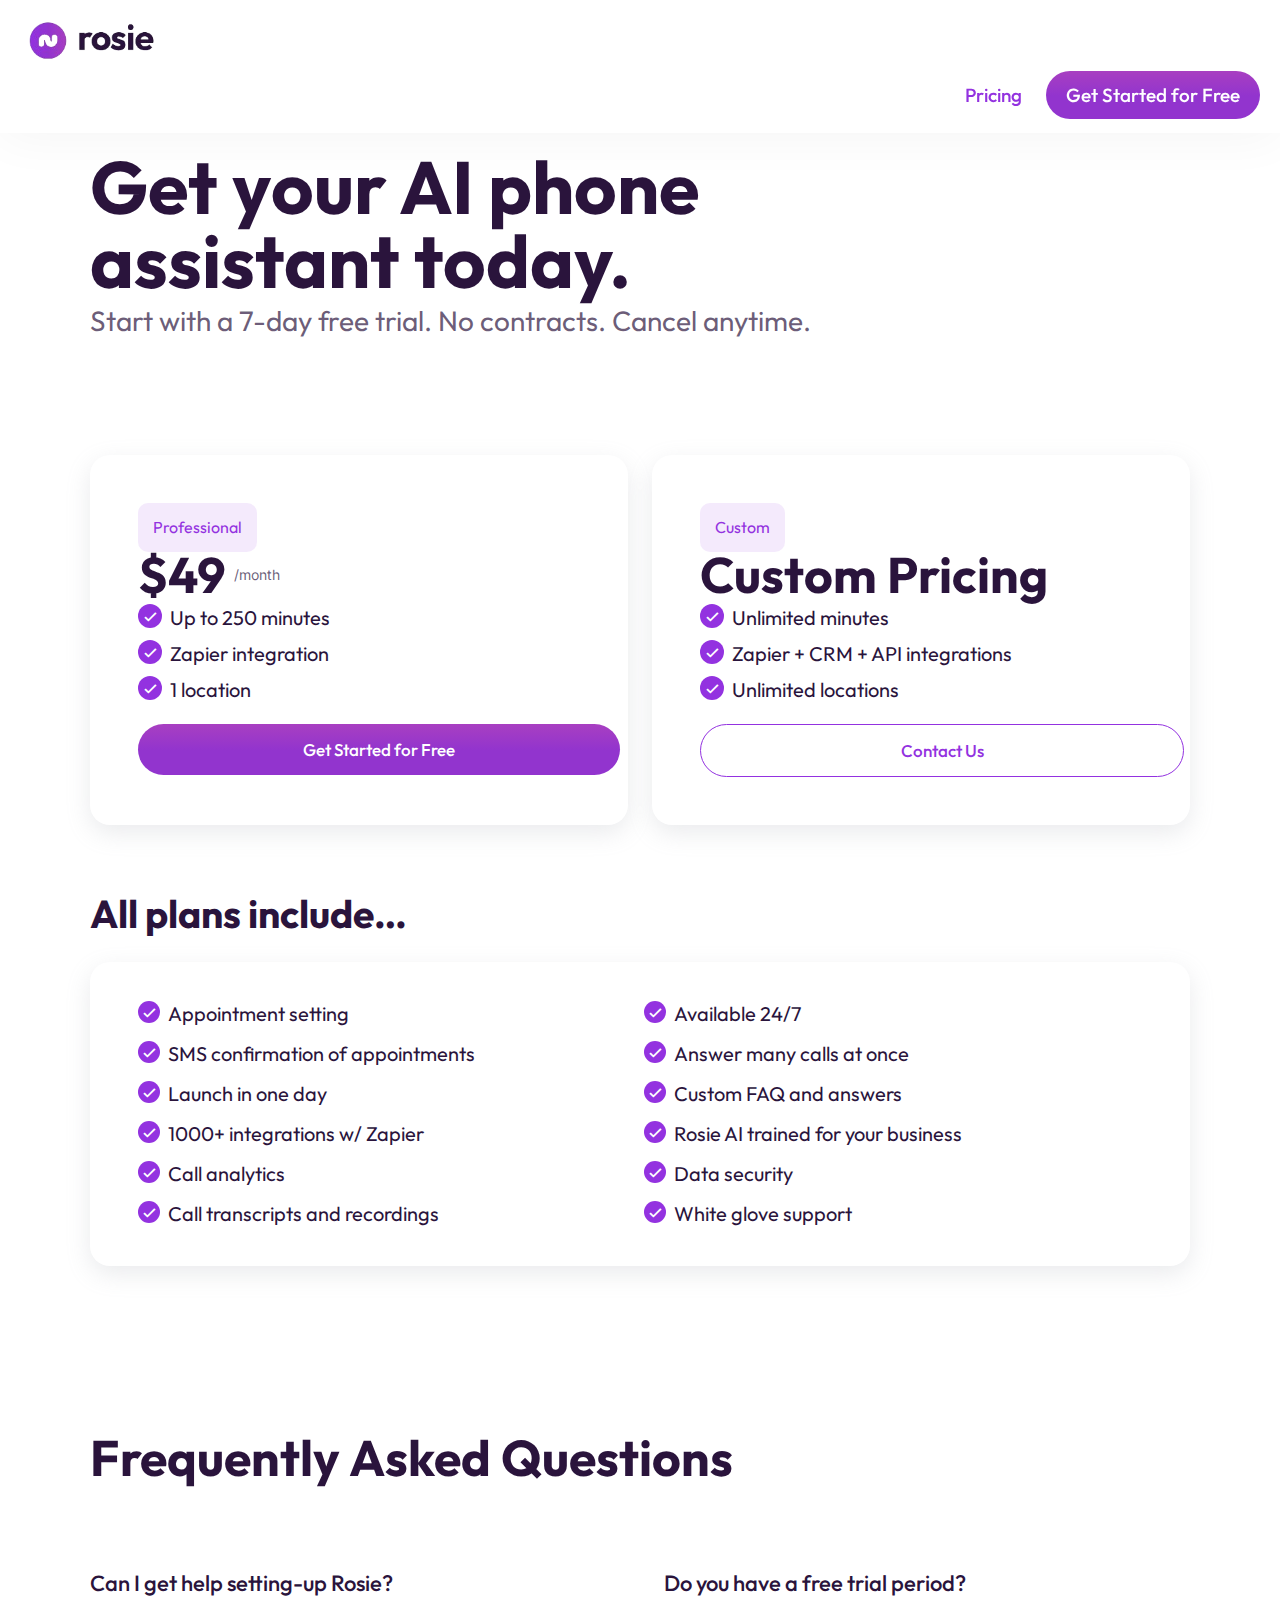
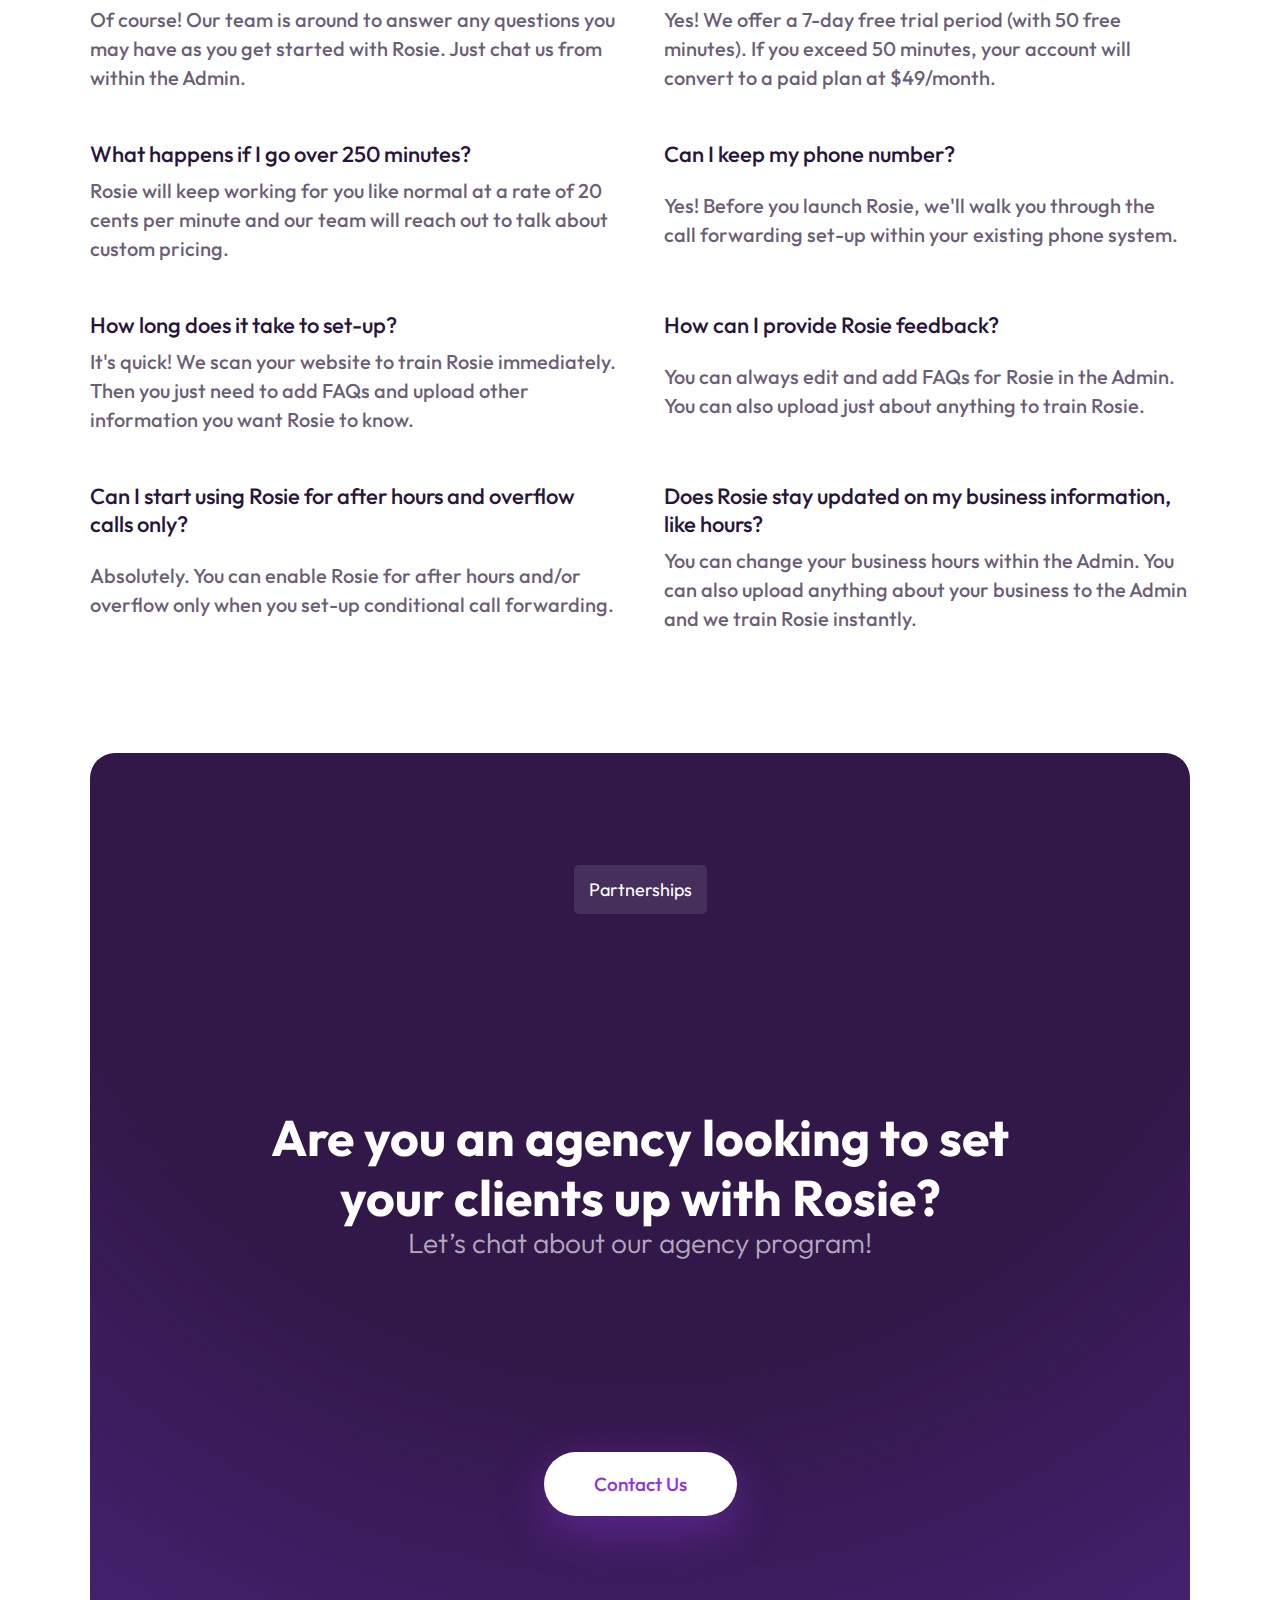
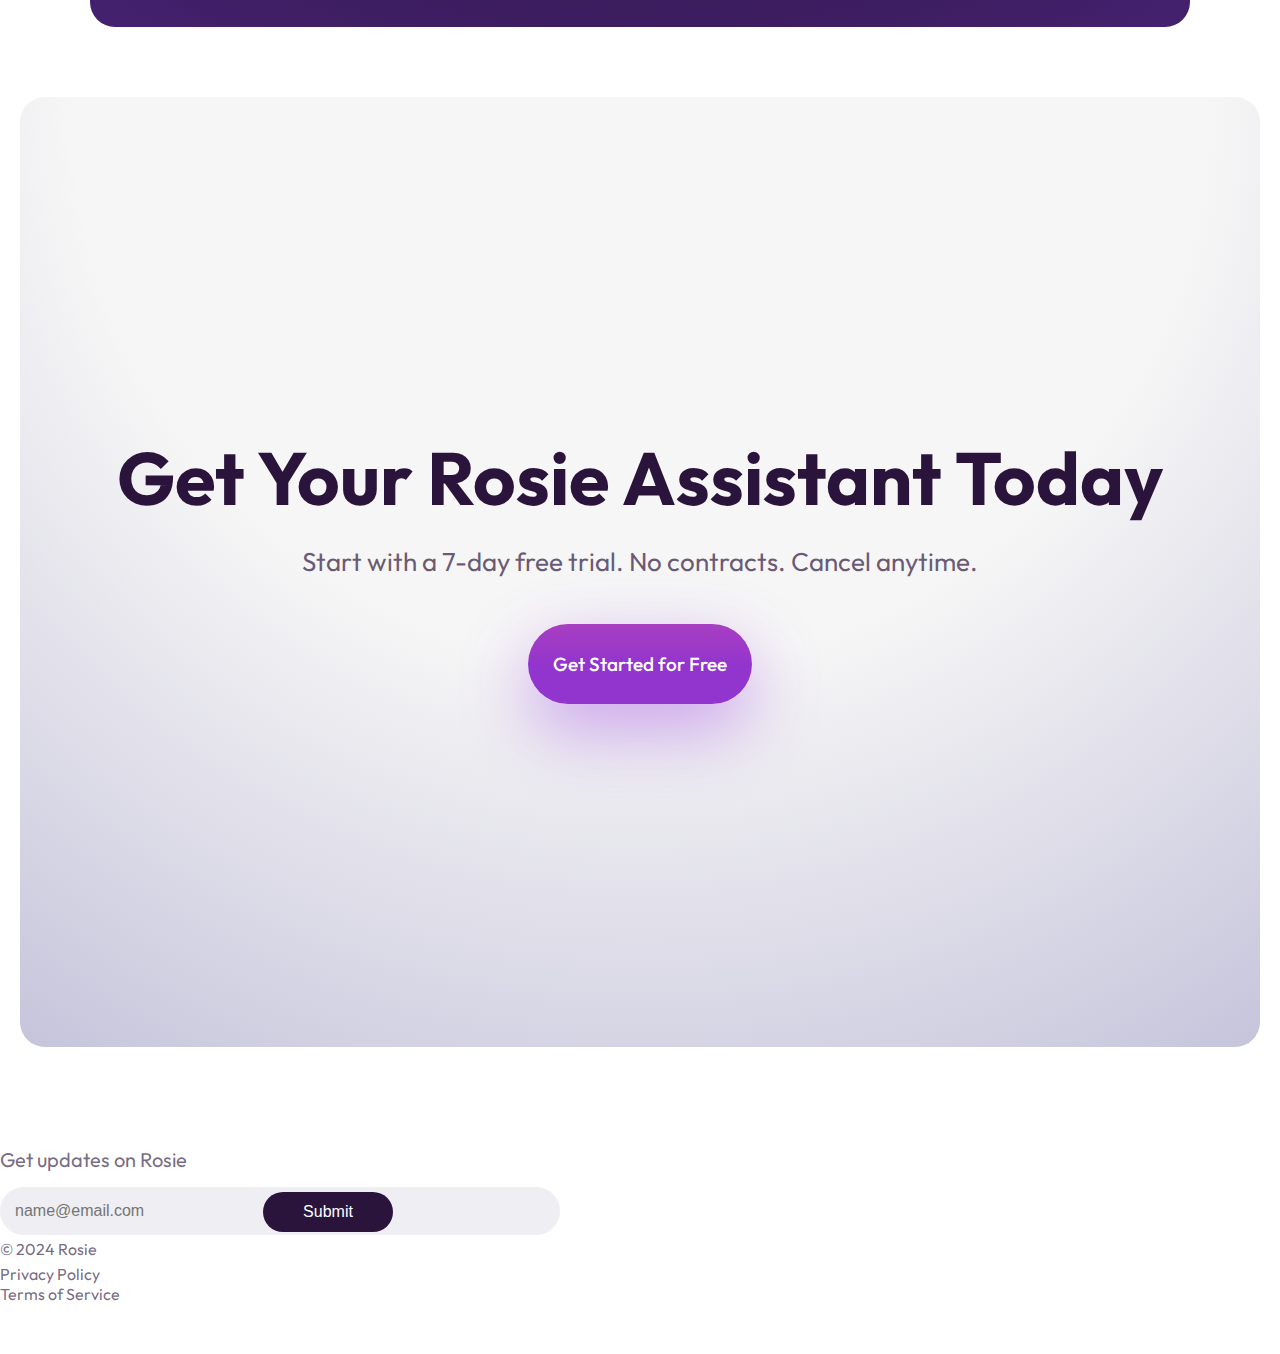
==== pricing.html @ c866d3f6 "update" ====
<!DOCTYPE html>
<html lang="en">
<head>
    <meta charset="UTF-8">
    <meta name="viewport" content="width=device-width, initial-scale=1.0">
    <link rel="icon" type="image/x-icon" href="images/favicon.PNG">
    <title>Pricing — Rosie | AI Answering Service for Home Services and Small Businesses</title>
    <link
      href="https://cdn.jsdelivr.net/npm/bootstrap@5.0.2/dist/css/bootstrap.min.css"
      rel="stylesheet"
      integrity="sha384-EVSTQN3/azprG1Anm3QDgpJLIm9Nao0Yz1ztcQTwFspd3yD65VohhpuuCOmLASjC"
      crossorigin="anonymous"
    />
    
    <link rel="stylesheet" href="./css/style.css">
   <link rel="preconnect" href="https://fonts.googleapis.com">
<link rel="preconnect" href="https://fonts.gstatic.com" crossorigin>
<link href="https://fonts.googleapis.com/css2?family=Inter:ital,opsz,wght@0,14..32,100..900;1,14..32,100..900&family=Outfit:wght@100..900&display=swap" rel="stylesheet">
  <link rel="stylesheet"
  href="https://unpkg.com/boxicons@latest/css/boxicons.min.css">
</head>
<body>
   
     <div class="fixed-header scrolled pricing-nav">
      <nav class="navbar">
        <div class="col-md-6">
          <div class="siteLogo navLogo">
            <a href="./index.html"><img src="images/sitelogo.png" alt="" width="98" /></a>
          </div>
        </div>
        <div class="col-md-6 header-links">
          <div class="pricing-btn text-end">
            <a href="./pricing.html">Pricing</a>
          </div>
          <div class="site-btn text-end">
            <a href="#">Get Started</a>
          </div>

        </div>
    </nav>
    </div>
   
    <!--  -->
    <section class="section price-hero-section">
        <div><h3 >Get your AI phone assistant today.</h3>
        <p>Start with a 7-day free trial. No contracts. Cancel anytime.</p></div>
    </section>
    <section class="section pricing-section">
        <div class="price-card-container">
            <div class="price-card">
                <p class="card-title">Professional</p>
                <div class="price-amount">
                    <p>$49</p>
                    <p>/month</p>
                </div>
                <ul>
                    <li><i class='bx bx-check'></i>Up to 250 minutes</li>
                    <li><i class='bx bx-check'></i>Zapier integration</li>
                    <li><i class='bx bx-check'></i>1 location</li>
                   
                </ul>
                <a href="#" class="price-card-link1">Get Started for Free</a>
            </div>
            <div class="price-card">
                <p class="card-title">Custom</p>
                <div class="price-amount">
                    <p>Custom Pricing</p>
                    
                </div>
                <ul>
                    <li><i class='bx bx-check'></i>Unlimited minutes</li>
                    <li><i class='bx bx-check'></i>Zapier + CRM + API integrations</li>
                    <li><i class='bx bx-check'></i>Unlimited locations</li>
                   
                </ul>
                <a href="#" class="price-card-link2">Contact Us</a>
            </div>
        </div>
    </section>
    <!-- plans -->
     <section class="section plan-section">
         <div class="plan-container">
            <div class="plan-section-title">All plans include…</div>
         <div class="plan-section-list">
               <ul>
    <li><i class='bx bx-check'></i> Appointment setting</li>
    <li><i class='bx bx-check'></i> SMS confirmation of appointments</li>
    <li><i class='bx bx-check'></i> Launch in one day</li>
    <li><i class='bx bx-check'></i> 1000+ integrations w/ Zapier</li>
    <li><i class='bx bx-check'></i> Call analytics</li>
    <li><i class='bx bx-check'></i> Call transcripts and recordings</li>
</ul>
<ul>
    <li><i class='bx bx-check'></i> Available 24/7</li>
    <li><i class='bx bx-check'></i> Answer many calls at once</li>
    <li><i class='bx bx-check'></i> Custom FAQ and answers</li>
    <li><i class='bx bx-check'></i> Rosie AI trained for your business</li>
    <li><i class='bx bx-check'></i> Data security</li>
    <li><i class='bx bx-check'></i> White glove support</li>
</ul>
         </div>

        </div>
     </section>
     <!-- faqs -->
      <section class="section ">
        <div class="faq-section">
            <h4 class="faq-title">Frequently Asked Questions</h4>
            <div class="faq-container">
                <div class="faq">
    <h5>Can I get help setting-up Rosie?</h5>
    <p>Of course! Our team is around to answer any questions you may have as you get started with Rosie. Just chat us from within the Admin.</p>
</div>

<div class="faq">
    <h5>Do you have a free trial period?</h5>
    <p>Yes! We offer a 7-day free trial period (with 50 free minutes). If you exceed 50 minutes, your account will convert to a paid plan at $49/month.</p>
</div>

<div class="faq">
    <h5>What happens if I go over 250 minutes?</h5>
    <p>Rosie will keep working for you like normal at a rate of 20 cents per minute and our team will reach out to talk about custom pricing.</p>
</div>

<div class="faq">
    <h5>Can I keep my phone number?</h5>
    <p>Yes! Before you launch Rosie, we'll walk you through the call forwarding set-up within your existing phone system.</p>
</div>

<div class="faq">
    <h5>How long does it take to set-up?</h5>
    <p>It's quick! We scan your website to train Rosie immediately. Then you just need to add FAQs and upload other information you want Rosie to know.</p>
</div>

<div class="faq">
    <h5>How can I provide Rosie feedback?</h5>
    <p>You can always edit and add FAQs for Rosie in the Admin. You can also upload just about anything to train Rosie.</p>
</div>

<div class="faq">
    <h5>Can I start using Rosie for after hours and overflow calls only?</h5>
    <p>Absolutely. You can enable Rosie for after hours and/or overflow only when you set-up conditional call forwarding.</p>
</div>

<div class="faq">
    <h5>Does Rosie stay updated on my business information, like hours?</h5>
    <p>You can change your business hours within the Admin. You can also upload anything about your business to the Admin and we train Rosie instantly.</p>
</div>

            </div>
        </div>
      </section>
      <!-- partnership -->
       <section class="section partner-section">
        <div class="partner-container">
          
                <p class="partner-title">
                Partnerships
            </p>
           <div class="partner-headings"> <h5 class="partner-heading">Are you an agency looking to set your clients up with Rosie?</h5>
            <p class="partner-subheading">Let’s chat about our agency program!</p></div>
            <a href="#">Contact Us</a>
            

        </div>
       </section>
       <section class="calltoaction-section">
        <div>
            <h5>Get Your Rosie Assistant Today</h5>
            <p>Start with a 7-day free trial. No contracts. Cancel anytime.</p>
            <a href="#">Get Started for Free</a>
        </div>
       </section>
       <footer>
    <div class="container">
        <div class="row">
            <div class="col-md-6">
                <h4>Get updates on Rosie</h4>
                <form action="">
                    <input type="email" placeholder="name@email.com" class="field">
                    <input type="submit" class="submit">
                </form>
            </div>
            <div class="col-md-6 text-end ">
                <p>© 2024 Rosie </p>
                <ul class="d-flex gap-10 p-0 justify-right">
                    <li><a href="#">Privacy Policy</a></li>
                    <li><a href="#">Terms of Service</a></li>
                </ul>
            </div>
        </div>
    </div>
  </footer>
  <script>
    document.addEventListener("DOMContentLoaded", function() {
  const getStartedLink = document.querySelector(".site-btn a");

  function updateButtonText() {
    if (window.innerWidth > 769) {
      getStartedLink.textContent = "Get Started for Free";
    } else {
      getStartedLink.textContent = "Get Started";
    }
  }

  // Call the function on initial load
  updateButtonText();

  // Add event listener to handle window resizing
  window.addEventListener("resize", updateButtonText);
});

  </script>
</body>
</html>
---- css/style.css ----
@import url('https://fonts.googleapis.com/css2?family=Outfit:wght@100..900&display=swap');

*{
    margin: 0;
    padding: 0;
}
body{
    font-family: "Outfit", sans-serif;
    
}
a,a:hover{
    text-decoration: none;
    
}
ul{
    list-style: none;
}

h1,h2,h3,h4{
    color: rgb(42, 20, 60);
}
p{
    color: rgba(42, 20, 60, 0.65);
    font-weight: 400;
    line-height: 29px;
}
.top-sec{
    padding: 20px;
}
.top-bg{
    background: linear-gradient(180deg, rgb(102 102 204 / 14%) 57%, rgb(137 65 255 / 50%) 78%, rgb(241 190 210 / 22%) 100%);
    border-radius: 20px;
}
.site-btn a{
    background: linear-gradient(180deg, rgb(168, 63, 193) 0%, rgb(146, 52, 206) 52.25225225225225%);
    display: inline-block;
    border-radius: 50px;
    font-size: 17px;
    text-decoration: none;
    padding: 12px ;
    color: #fff;
    font-size: 19px;
    font-weight: 500;
}
.navbar{
    padding: 27px 0;
   
}
.hero-content{
    max-width: 750px;
    margin: 100px auto;
    display: flex;
    flex-direction: column;
    gap:40px;
}
.hero-content h1{
    font-size: 74px;
    line-height: 74px;
    font-weight: 900;
}
.bottom-bg .hero-content h1{
    font-weight: 700;
}
.hero-content p{
    font-size: 26px;
    line-height: 33px;
}
.hero-content .site-btn a{
    border-radius: 80px;
    box-shadow: rgba(147, 50, 224, 0.3) 0px 20px 40px 0px;
   padding: 27.25px 35px;
}
.video{

    margin: 0 0px 100px;
}
video{
    width: 100%;
    border-radius: 20px;
}
.tickerwrapper{
    overflow: hidden;
    white-space: nowrap;
    opacity: .65;
}
.tickerwrapper ul{
    display: inline-block;
}
.tickerwrapper ul li{
    display: inline-block;
    margin-right: 70px;
}
.tickerwrapper ul{
    opacity: .65;
}
.img-box-right{
    
    max-width: 490px;
}
.img-box-right img{
    height: 610px;
    border-radius: 30px;
    width: 100%;
    margin-left: auto;
    box-shadow: rgba(147, 50, 224, 0.2) 0px 70px 180px 0px;
    opacity: 1;
    object-fit: cover;
}
.img-box h2,.purple-bg h2{
    font-size: 50px;
    font-weight: 700;
    letter-spacing: -1px;
    line-height: 55px;
}
.img-box ul li{
    font-size: 22px;
    line-height: 29px;
    display: flex;
    list-style: none;
    color: #2a143c80;
    align-items: start;
    gap: 30px;
    margin-bottom: 30px;
}
.img-box ul li img{
    width: 55px;
}
.cont-list{
    max-width: 490px;
}
.ptb-100{
    padding: 80px 0;
}
.rimg-lcont{
    flex-direction: row-reverse;
}
.text-white{
    color: #fff;
}
.slider h3{
    font-size: 19px;
    line-height: 25px;
    color:#2a143ca6

}
.slider{
    align-items: center;
    padding-bottom: 100px;
}
.feature-sec{
    padding: 20px;
}
.purple-bg{
    background-color: #301745;
    border-radius: 20px;
}
.purple-bg{
    padding: 70px;
}
.max-wid{
    max-width: 540px;
}
.max-wid p{
    color: rgb(255 255 255 / 65%);
    font-size: 28px;
    font-weight: 400;
    margin-top: 30px;
}
.feature-card{
    background-color: #2A143C;
    border-radius: 20px;
    padding: 30px;
    min-height: 440px;
}
.feature-card h3{
    color: #fff;
    font-size: 26px;
    font-weight: 700;
    margin: 30px 0 15px;
}
.feature-card p{
    font-size: 22px;
    color: rgb(255 255 255 / 65%);
}
.feature-card img{
    width: 43px;
}
.mt-60{
    margin-top: 60px;
}
.feature-card{
    margin-bottom: 20px;
}
.title{
    font-size: 50px;
    color: #2a143c    ;
    font-weight: 900;
    margin-bottom: 70px;
}
.accordion-button:not(.collapsed){
    color:rgb(42, 20, 60);
    background-color: transparent;
    box-shadow: none;
}
.accordion-body{
    color: rgba(42, 20, 60, 0.65);
    font-size: 22px;
    line-height: 29px;
    padding-left: 0;
}
.accordion-button{
    font-size: 26px;
    padding-left: 0;
}
.accordion-button:focus{
    box-shadow: none;
}
.accordion-item{
    border: none;
    border-bottom: 1px solid #f2f2f2;
}
.bottom-bg{
    background: linear-gradient(180deg, rgb(102 102 204 / 14%) 57%, rgb(137 65 255 / 13%) 78%, rgb(241 190 210 / 22%) 100%);
    border-radius: 20px;
    padding: 100px 0;
}
.bottom-bg .hero-content{
    max-width: 794px;
}
form{
    position: relative;
    max-width: 400px;
}
.field{
    appearance: none;
    width: 100%;
    height: auto;
    outline: none;
    border: none;
    padding: 15px 145px 15px 15px;
    border-radius: 60px;
    font-size: 16px;
    font-style: normal;
    font-weight: 400;
    letter-spacing: 0em;
    line-height: 1em;
    background: rgba(231, 231, 238, 0.7);
    color: rgb(0, 0, 0);
}
.submit{
    width: 130px;
    height: 40px;
    outline: none;
    border: none;
    cursor: pointer;
    padding: 0px 15px 0px 15px;
    border-radius: 55px;
    font-size: 16px;
    font-style: normal;
    font-weight: 400;
    letter-spacing: 0em;
    line-height: 1em;
    background: rgb(42, 20, 60);
    color: rgb(255, 255, 255);
    z-index: 1;
    box-shadow: none;
    position: absolute;
    right: 7px;
    top: 5px;
    position: absolute;
}
footer h4{
   color: rgb(42 20 60 / 65%);
   margin-bottom: 15px;
   font-size: 20px;
   font-weight: 400;
}
.gap-10{
    gap: 10px;
    list-style-type: none;
}
.justify-right{
    justify-content: right;
}
.justify-right li a{
    color: rgba(42, 20, 60, 0.65);
}
.justify-right li a:hover{
    text-decoration: underline;
}
.video{
    position: relative;
}
.play-btn{
    background-color: #E1E1DF;
    border-radius: 60px;
    height: 65px;
    width: 209px;
    color: #2a143c;
    font-size: 17px;
    line-height: 20px;
    border: none;
    font-weight: 500;
    position: absolute;
    top: 50%; /* Position 50% from the top */
  left: 50%; /* Position 50% from the left */
  transform: translate(-50%, -50%); /* Center the element */
    z-index: 99;
    padding-right: 20px;
    display: flex;
    align-items: center;
    
}
.play-btn:hover{
    background-color: #fff;
}
.play-btn img{
    width: 65px;
    margin-right: 10px;
    transform: translateX(0px);
    transition: .3s;
}
.play-btn:hover img{
    transform: translateX(138px);
    transition: .3s;
}
.play-btn span{
    transform: translateX(0px);
    display: inline-block;
    transition: .3s;
}
.play-btn:hover span{
    display: inline-block;
    transition: .3s;
    transform: translateX(-50px);
}
footer{
    padding: 50px 0;
}
.hide-controls {
    pointer-events: none; /* Disable pointer events to prevent interaction */
}
.tickerwrapper img{
    width: 130px;
}
.fixed-header{
    background-color: #fff;
    position: fixed;
    top: 0;
    left: 0;
    right: 0;
    padding: 0 20px;
    z-index: 1000;
    transition: 0.3s;  /* Smooth transition for sliding */
    transform: translateY(-100%);
}
.fixed-header.scrolled{
    transform: translateY(0);
    transition: 0.3s;
}
.fixed-header .navbar {
    padding: 14px 0;
}
.ig{
    width: 100%;
    border-radius: 20px;

}
#myVideo {
  display: none; /* Hide the video initially */
}

/* pricing */
.header-links{
    display: flex;
    align-items: center;
    justify-content: end;
    /* gap: 0.5rem; */
    
}
.pricing-btn a{
    font-size: 16px;
    color: #9332e0;
    font-weight: 500;
}
.pricing-nav{
 box-shadow: rgba(0, 0, 0, 0.043) 0px 5px 50px;
}
.hero-price-btn{
padding-inline: 1rem;
}


/*  */
.section{
    max-width: 1280px;
    margin-inline: auto;
   
}
.price-hero-section div{
    padding: 100px 20px;
   
}
.price-hero-section h3{
    color: #2a143c;
    font-size: 44px;
     line-height: 1;
     font-weight: bold;
     
     
}
.price-hero-section p{
    color: #2b143db3;
    font-size: 28px;
}
.price-hero-section h3{
    max-width: 850px;
}
/* section2 */
.price-card-container{
    padding: 20px;
    display: grid;
    gap: 1.5rem;
}
.price-card{
    padding: 40px;
    background: white;
    border-radius: 20px;
   box-shadow: rgba(149, 157, 165, 0.2) 0px 8px 24px;
   transition: all 0.5s ease;
}
.price-card:hover{
    transform: translateY(-20px);
}
.card-title{
    color: #9332e0;
    font-size: 16px;
    padding: 10px 15px;
    background: #9332e01a;
    display: inline-block;
    border-radius: 10px;
}

.price-amount{
    display: flex;
    align-items: center;
    gap: 0.5rem;
    margin-block: 0.5rem;
    line-height: 1;
}
.price-amount p:first-of-type {
font-size: 50px;
color: #2a143c;
font-weight: bold;
}
.price-amount p:nth-of-type(2) {
font-size: 14px;
color: #2b143db3;
 font-family: "Inter", sans-serif;
}
.price-card ul{
    color: #2a143c;
    font-size: 20px;
    line-height: 1.8;
    margin-block: 0.7rem 1rem;
}
.price-card ul li,.plan-container ul li{
    display: flex;
    align-items: baseline;
    gap: 0.5rem;

}
.price-card ul .bx,.plan-container ul .bx{
    background-color: #9332e0;
    color: white;
    border-radius: 50%;
    padding: 2px;
   
}
.plan-container ul .bx{
    padding: 1px;
}
.price-card-link1{
    width: 100%;
    font-size: 17px;
    /* background: #9332e0; */
    color: white;
    display: block;
    padding: 15px 0px;
    border-radius: 50px;
    text-align: center;
    font-weight: 500;
    background: rgb(185,37,214);
/* background: linear-gradient( rgba(185,37,214,1) 0%, rgba(147,50,224,1) 100%); */
 background: linear-gradient(180deg, rgb(168, 63, 193) 0%, rgb(146, 52, 206) 52.25225225225225%);
}
.price-card-link2{
    width: 100%;
    font-size: 17px;
    color: #9332e0;
    background: transparent;
    display: block;
    padding: 15px 0px;
    border-radius: 50px;
    text-align: center;
    font-weight: 500;
    border: 1px solid #9332e0;
}
/* plan */
.plan-section{
color: #2a143c;
padding: 20px;
margin-block: 1.5rem;
}
.plan-section-list{
     padding: 30px;
    background: white;
    border-radius: 20px;
   box-shadow: rgba(149, 157, 165, 0.2) 0px 8px 24px;
}
.plan-section-title{
    font-size: 39px;
    
font-weight: bold;
}
.plan-section-list{
    font-size: 18px;
    line-height: normal;
    display: grid;
    gap: 0.5rem;
    margin-block: 1rem;
}
.plan-section-list ul{
    line-height: 2;
}
/* faq */
.faq-section{
    padding: 20px;
    margin-block: 1.5rem;
}
.faq-title{
     font-size: 38px;
     color: #2a143c;
font-weight: bold;
margin-block: 1rem;
}
.faq{
    display: grid;
    gap: 0.5rem;
    
   

}
.faq h5{
     font-size: 20px;
     color: #2a143c;
     font-weight: 500;
      
}
.faq p{
    font-size: 18px;
     color: #2b143db3;
     font-weight: 500;
}
.faq-container{
    display: grid;
    gap: 2rem;
}
/* patner */
.partner-section{
     padding: 20px;
    margin-block: 1.5rem;
}
.partner-container{
 /* background: linear-gradient(to top right,#44216F,#311A4F); */
 background: radial-gradient(circle at top, #36194D,#44216F);
 padding: 2rem;
 border-radius: 25px;
 display: grid;
 justify-content: center;
 align-items: center;
 text-align: center;
 gap: 1rem;
 min-height: 90vh;
 
}

.partner-title{
    font-size: 18px;
    color: white;
    background: #ffffff1a;
    padding: 10px 15px;
    border-radius: 5px;
    display: inline-block;
    justify-self: center;
    align-self: center;
    margin-bottom: 1.2rem;
}
.partner-heading{
    font-size: 38px;
    color: white;
    font-weight: bold;
    line-height: 1.2;
}
.partner-subheading{
    font-size: 28px;
    color: #ffffffA6;
    font-weight: 300;
}
.partner-container a{
    background: white;
    color: #9332e0;
    padding: 20px 50px;
    display: inline-block;
    border-radius: 50px;
      justify-self: center;
       margin-top: 1.2rem;
       font-size: 19px;
       font-weight: 500;
       align-self: center;
        box-shadow: 0 15px 45px #9232e06c;

}
.partner-headings{
    max-width: 800px;
    margin: 0 auto;
}

/* calltoaction-section */
.calltoaction-section{
    margin: 50px 20px;
    border-radius: 25px;
    background: linear-gradient(to bottom left, #f2f2f5  40%,#c8c8dc );
  

    min-height: 100vh;
    display: grid;
    place-items: center;
    text-align: center;
    padding: 150px 20px;
}
.calltoaction-section h5{
    font-size: 44px;
    font-weight: bold;
     color: #2a143c;
     line-height: 1;
}
.calltoaction-section p{
    font-size: 26px;
     color: #2b143db3;
     margin-block: 2rem 3rem;
}
.calltoaction-section a{
    font-size: 19px;
    color: white;
    display: inline-block;
    padding: 25px 25px;
    border-radius: 50px;
    text-align: center;
    font-weight: 500;
    background: rgb(185,37,214);
 background: linear-gradient(180deg, rgb(168, 63, 193) 0%, rgb(146, 52, 206) 52.25225225225225%);
box-shadow: rgba(146, 50, 224, 0.425)  0px 25px 70px 0px;
}
@media screen and (min-width:400px){
.site-btn a{
     padding: 12px 20px;
}
.header-links {
    gap: 1.5rem;
}
.siteLogo img{
width: 142px !important;
}
}

@media screen and (min-width:768px){
    .price-hero-section h3{
    font-size: 60px;
    margin-bottom: 0.5rem;
   
     
}
.price-hero-section{
   
    
    display: flex;
    place-items: center;
}
.price-hero-section div{
     padding: 150px 90px 100px 90px;
}


.price-card-link1,.price-card-link2{
 padding: 15px 20px;
}
.plan-container ul{
    font-size: 20px;
}
.faq-title{
    font-size: 46px;
}
.faq h5{
    font-size: 22px;
}
.partner-container{
 background: radial-gradient(circle at top, #321849 60%,#44216F);
}
.partner-heading{
    font-size: 46px;
    
}
.calltoaction-section{
    min-height: 650px;
      background: radial-gradient(circle at top, #f6f6f6 50% ,#c6c4db );
}
.calltoaction-section h5{
    font-size: 60px;}
.pricing-btn a{
    font-size: 19px;
}




}
@media screen and (min-width:1024px){
    .price-hero-section h3{
    font-size: 74px;
     
}
.price-card-container{
    grid-template-columns: 1fr 1fr;
    padding: 20px 90px;
}
.price-card{
    padding: 3rem;
}
.plan-section-list{
    grid-template-columns: 1fr 1fr;
    margin-block: 1.5rem;
    line-height: 1.5;
    padding: 2rem 3rem;
}
.plan-section{
padding: 20px 90px;
}
.faq-container{
    grid-template-columns: 1fr 1fr;
    gap: 3rem;
}
.faq-section{
    padding: 20px 90px;
    margin-block: 5rem;
}
.faq-title{
    margin-bottom: 5rem;
    font-size: 50px;
}
.faq p{
    font-size: 20px;
}
.partner-section{
    padding: 20px 90px;
}
.partner-heading{
    font-size: 50px;
}
.calltoaction-section h5{
    font-size: 74px;}

    .calltoaction-section a{
        padding-block: 28px;
    }
}

@media (min-width: 1200px) {
   footer .container {
        max-width: 1240px;
    }
}
@media(max-width:1200px){
.feature-card{
  
    min-height: 380px;
}

}
@media(max-width:769px){
    .hero-content h1{
        font-size: 44px;
        line-height: 44px;
    }
    .img-box h2,.purple-bg h2,.title{
        font-size: 38px;
        line-height: 42px;
    }
    .rimg-lcont,.lcont-rimg {
        flex-direction: column-reverse;
    }
    .img-box-right{
        margin-bottom: 60px;
    }
    .ptb-100{
        padding: 30px 0;
    }
    .img-box ul li{
        gap:15px
    }
    .purple-bg {
        padding: 25px;
    }
    .bottom-bg{
        padding: 40px 0;
    }
    footer .col-md-6{
        text-align: center;
    }
    .col-md-6.text-end {
        text-align: center !important;
        margin-top: 30px;
    }
    .justify-right {
        justify-content: center;
    }.container{
        padding: 0 20px;
    }
    .img-box-right img{
        height: 437px;
    }
    .hero-section .container{
        padding: 0;
    }
    .d-none-mbl{
        display: none;
    }
    .col-12{
        width: 100%;
        text-align: center;
    }
    .slider h3{
        text-align: center;
        margin-bottom: 50px;
    }
    .slider{
        align-items: center;
        padding-bottom: 50px;
    }
    
.video {
    margin-bottom: 60px;
    padding: 0 10px;

    }
}
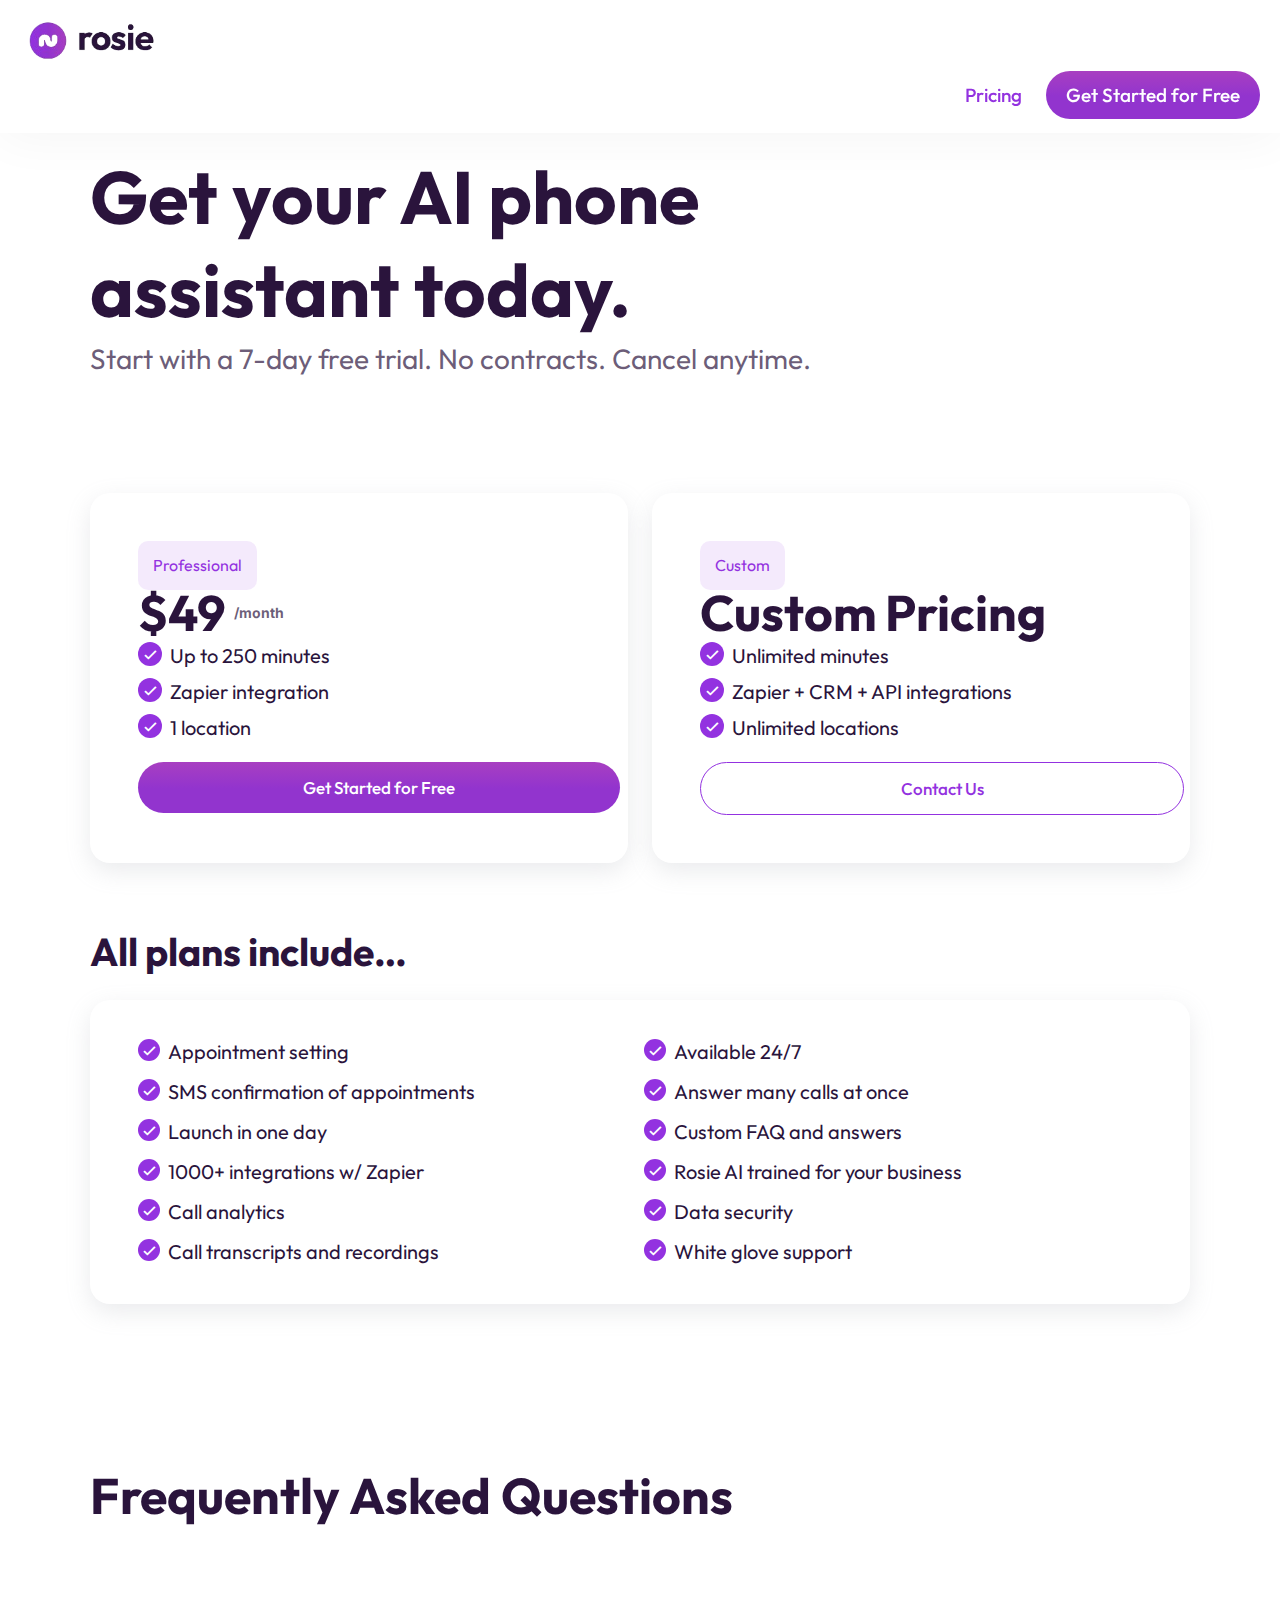
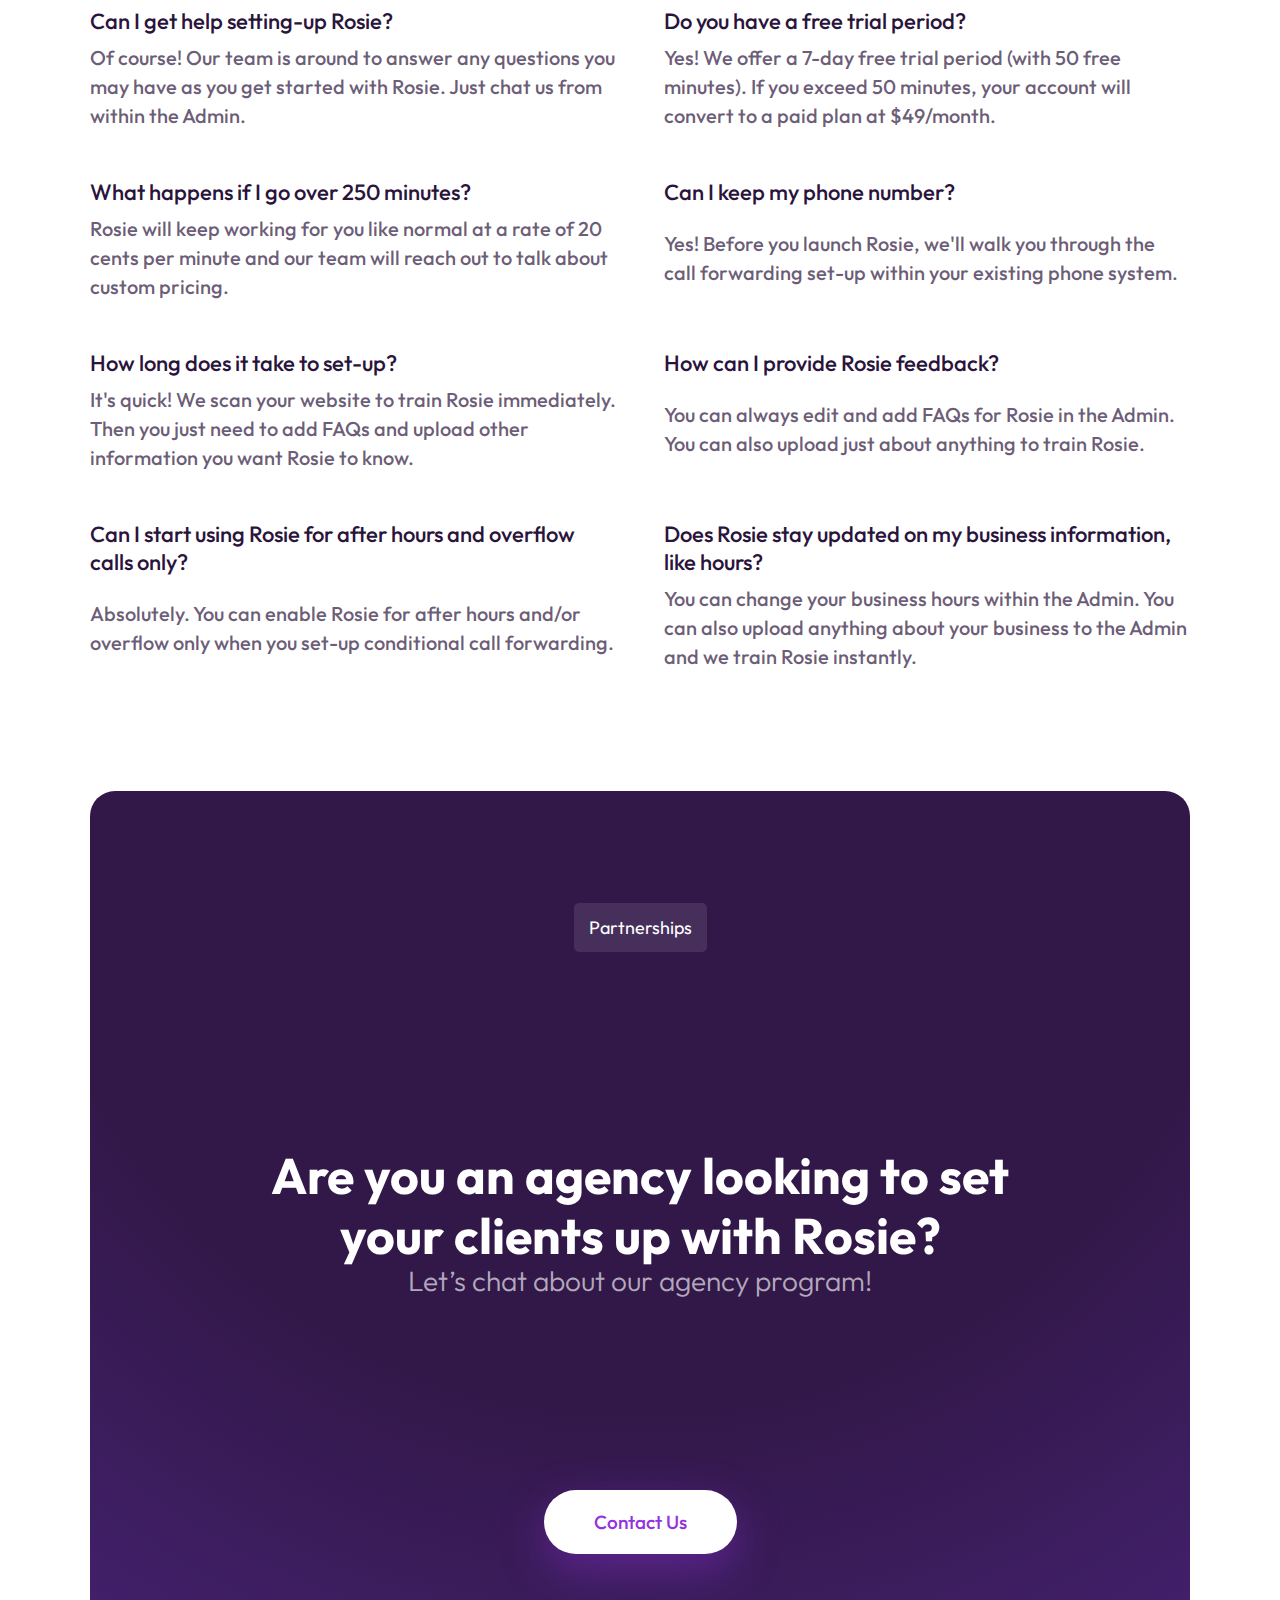
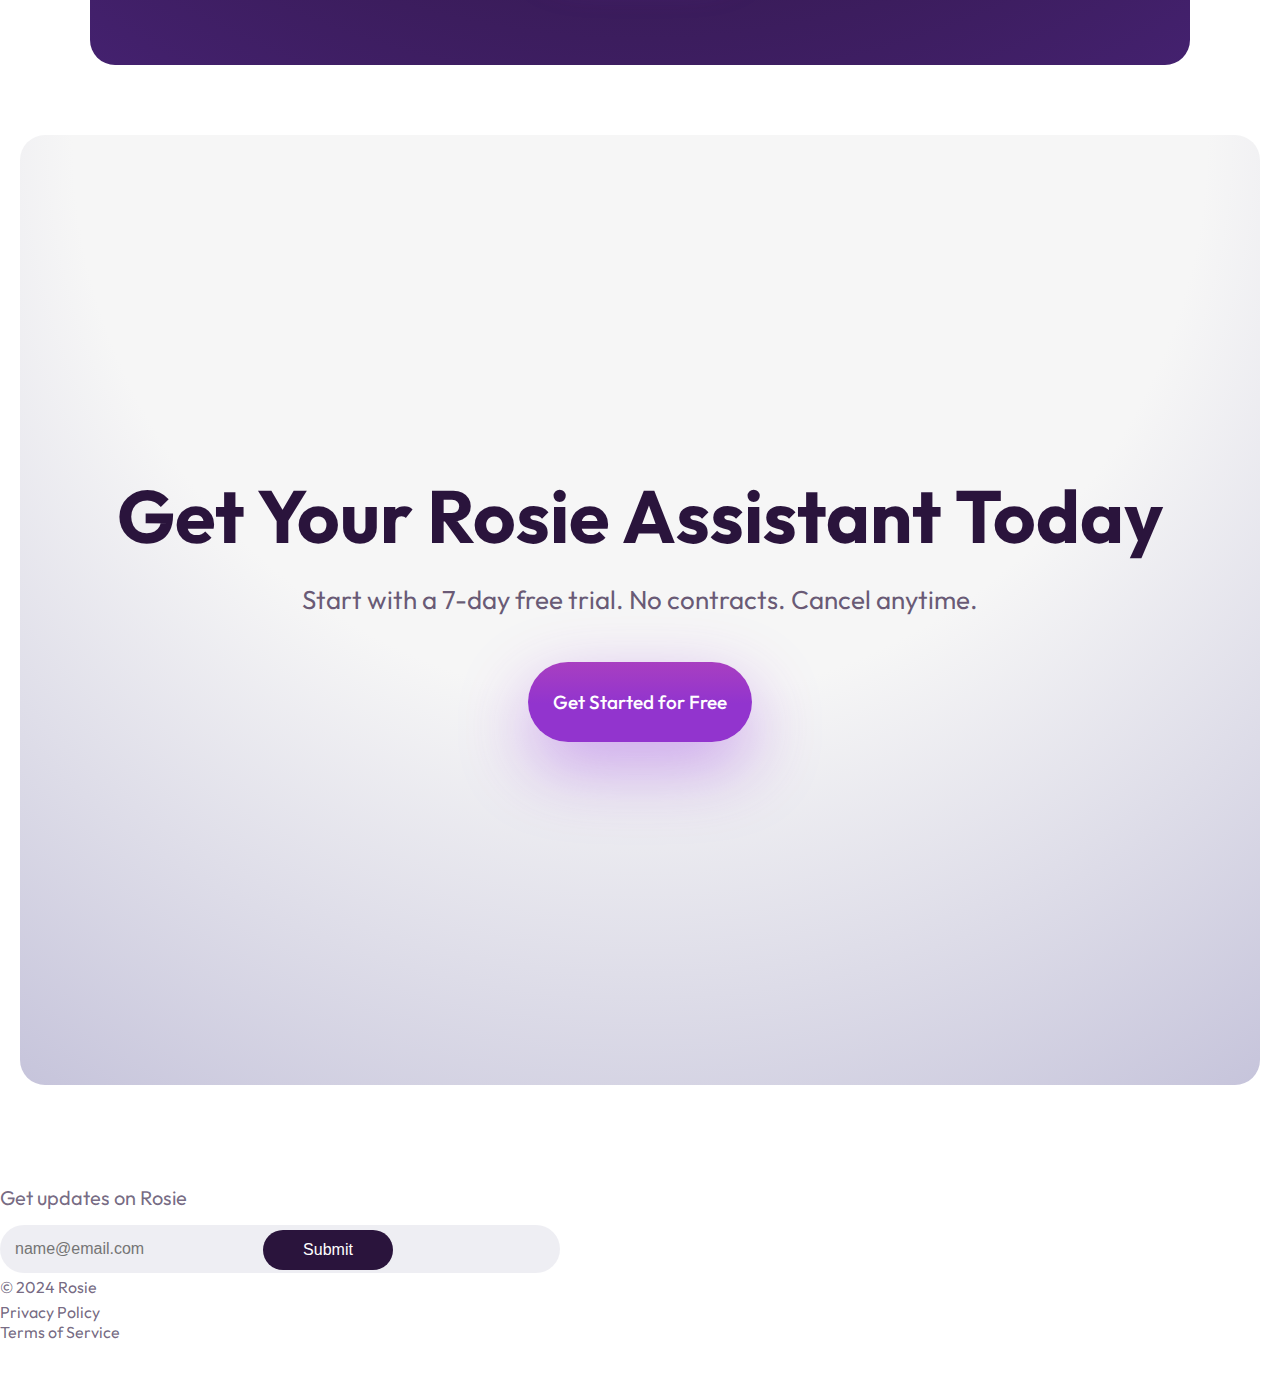
==== commit 344e8d07: "updated styles" ====
--- a/pricing.html
+++ b/pricing.html
@@ -51,7 +51,7 @@
                 <p class="card-title">Professional</p>
                 <div class="price-amount">
                     <p>$49</p>
-                    <p>/month</p>
+                    <p class="price-amount-dur">/month</p>
                 </div>
                 <ul>
                     <li><i class='bx bx-check'></i>Up to 250 minutes</li>
@@ -64,7 +64,8 @@
             <div class="price-card">
                 <p class="card-title">Custom</p>
                 <div class="price-amount">
-                    <p>Custom Pricing</p>
+                    <p>Custom </p>
+                    <p>Pricing</p>
                     
                 </div>
                 <ul>
--- a/css/style.css
+++ b/css/style.css
@@ -405,7 +405,7 @@
 .price-hero-section h3{
     color: #2a143c;
     font-size: 44px;
-     line-height: 1;
+    
      font-weight: bold;
      
      
@@ -448,15 +448,17 @@
     gap: 0.5rem;
     margin-block: 0.5rem;
     line-height: 1;
-}
-.price-amount p:first-of-type {
+    flex-wrap: wrap;
+
+}
+.price-amount p {
 font-size: 50px;
 color: #2a143c;
 font-weight: bold;
 }
-.price-amount p:nth-of-type(2) {
-font-size: 14px;
-color: #2b143db3;
+.price-amount-dur {
+font-size: 14px !important;
+color: #2b143db3 !important;
  font-family: "Inter", sans-serif;
 }
 .price-card ul{
@@ -464,6 +466,7 @@
     font-size: 20px;
     line-height: 1.8;
     margin-block: 0.7rem 1rem;
+    padding-left: 0;
 }
 .price-card ul li,.plan-container ul li{
     display: flex;
@@ -533,6 +536,7 @@
 }
 .plan-section-list ul{
     line-height: 2;
+     padding-left: 0;
 }
 /* faq */
 .faq-section{
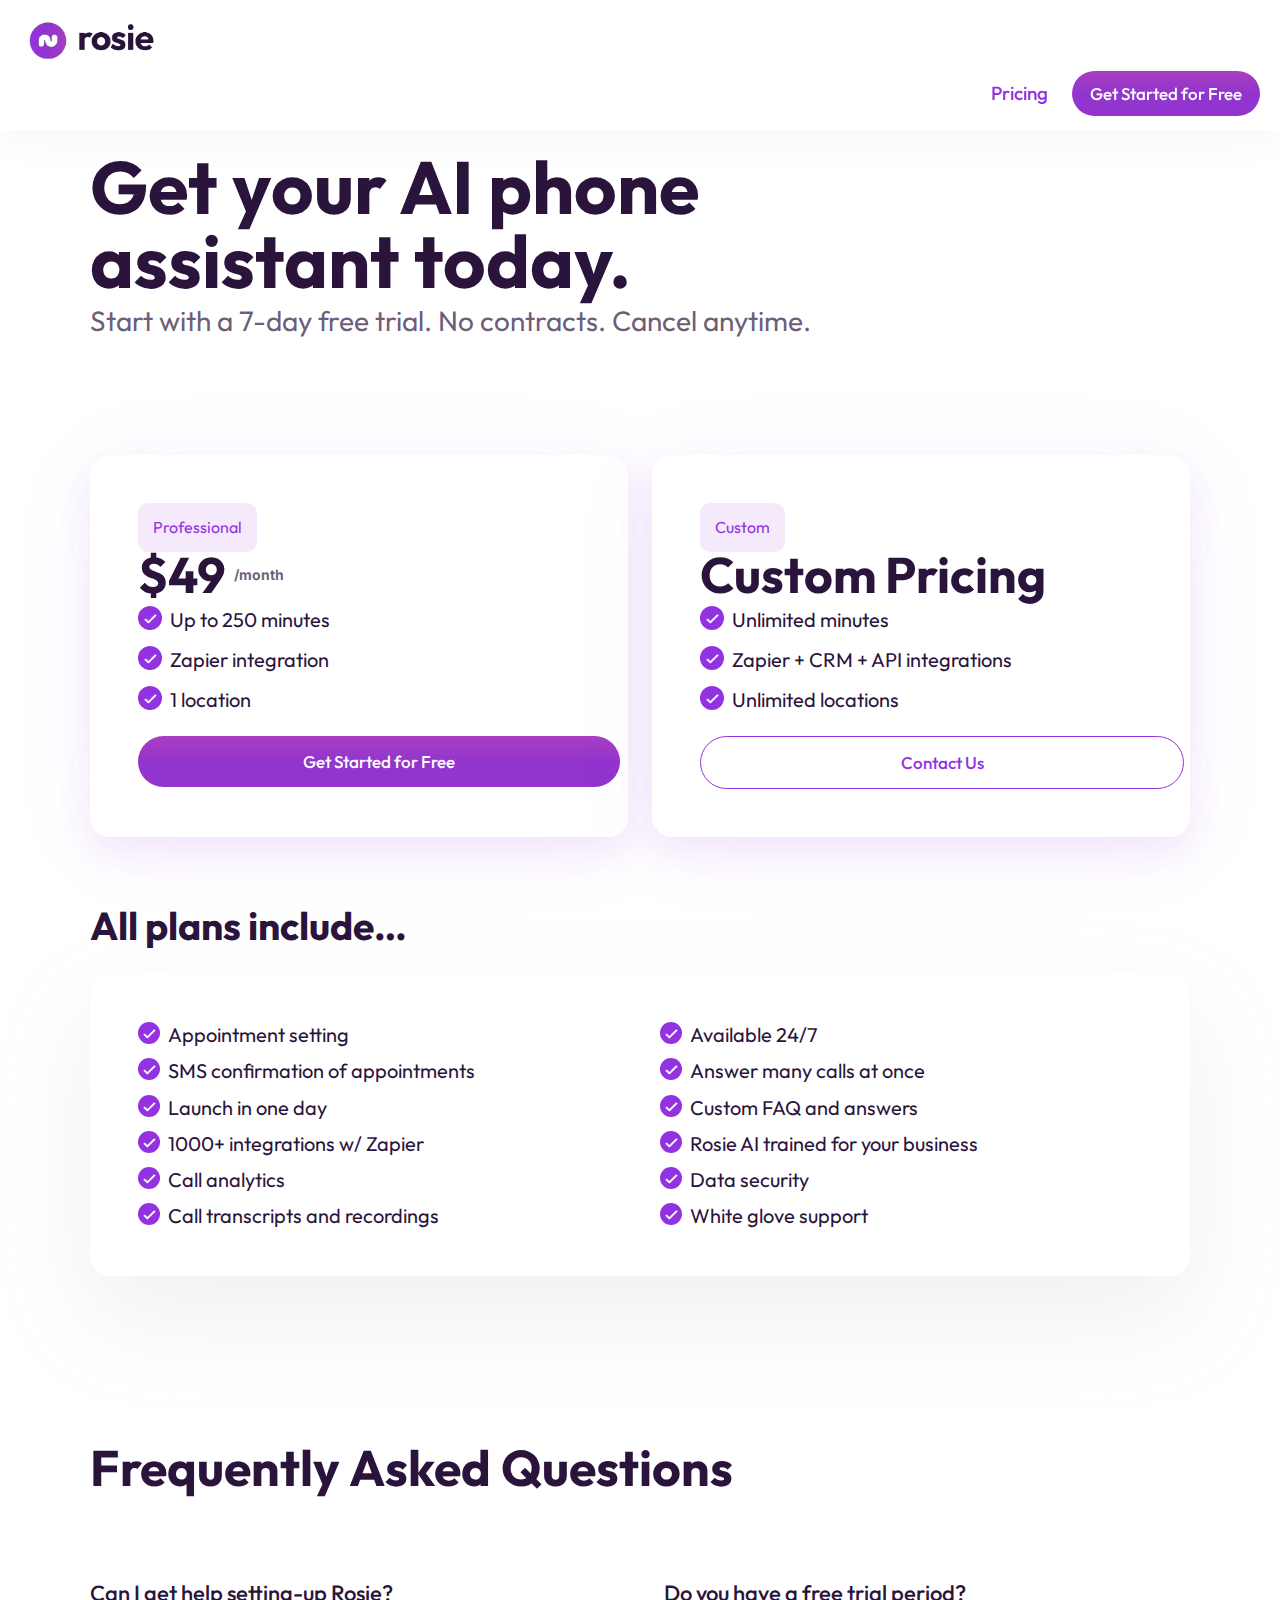
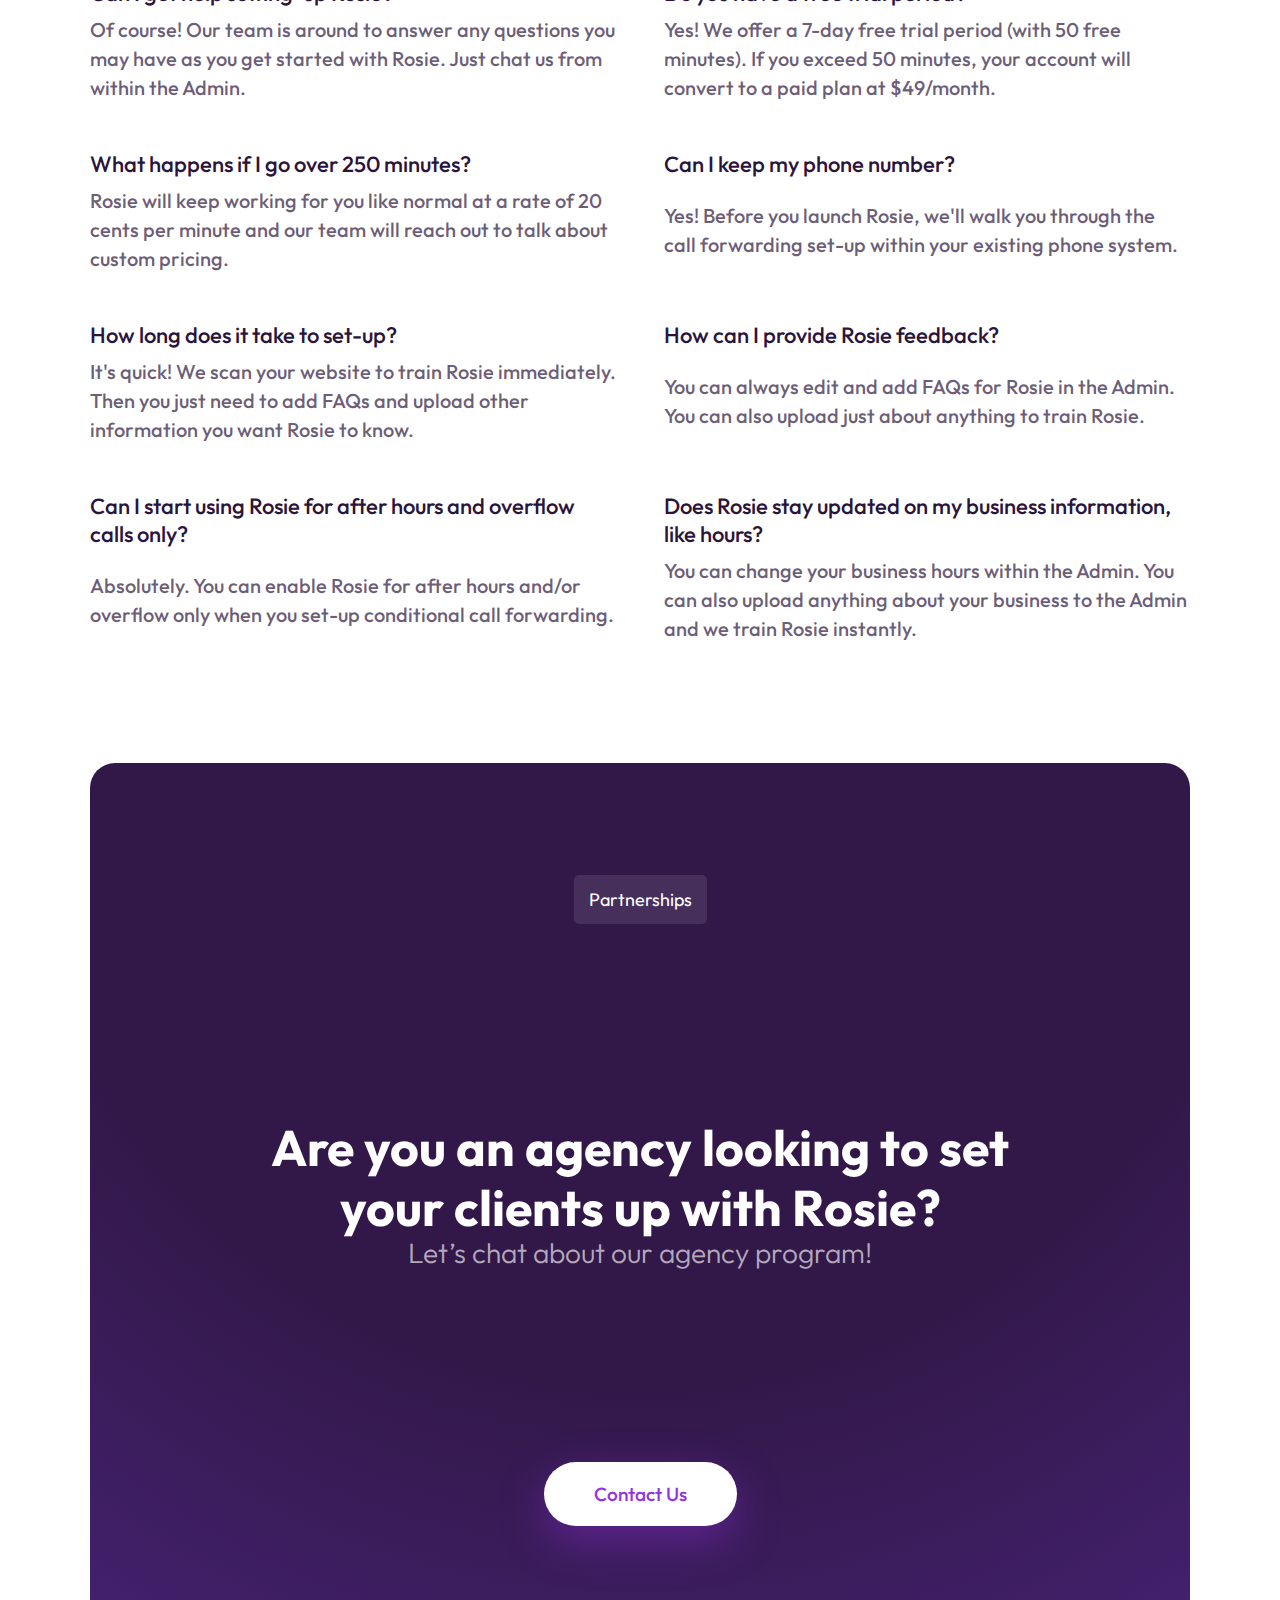
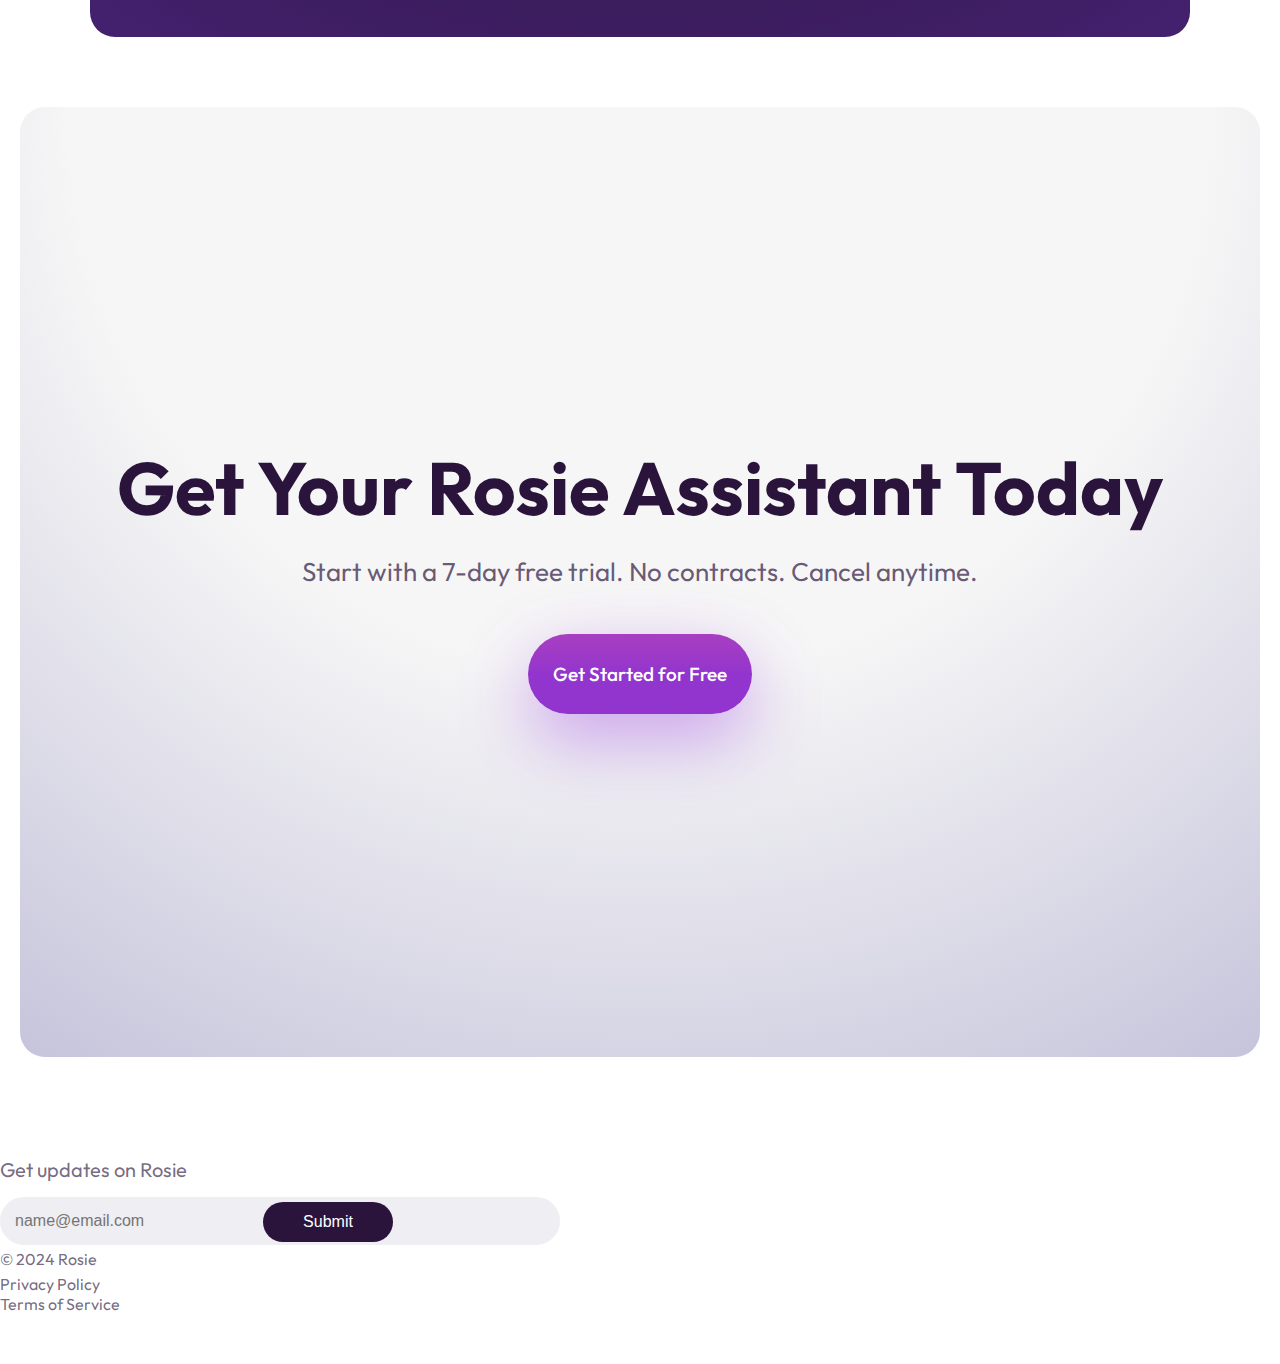
==== commit 50e00fc7: "updated" ====
--- a/pricing.html
+++ b/pricing.html
@@ -47,7 +47,7 @@
     </section>
     <section class="section pricing-section">
         <div class="price-card-container">
-            <div class="price-card">
+            <div class="price-card card-shadow">
                 <p class="card-title">Professional</p>
                 <div class="price-amount">
                     <p>$49</p>
@@ -61,7 +61,7 @@
                 </ul>
                 <a href="#" class="price-card-link1">Get Started for Free</a>
             </div>
-            <div class="price-card">
+            <div class="price-card card-shadow">
                 <p class="card-title">Custom</p>
                 <div class="price-amount">
                     <p>Custom </p>
--- a/css/style.css
+++ b/css/style.css
@@ -38,9 +38,9 @@
     border-radius: 50px;
     font-size: 17px;
     text-decoration: none;
-    padding: 12px ;
+    padding: 10px 12px ;
     color: #fff;
-    font-size: 19px;
+    font-size: 17px;
     font-weight: 500;
 }
 .navbar{
@@ -376,7 +376,7 @@
     display: flex;
     align-items: center;
     justify-content: end;
-    /* gap: 0.5rem; */
+    gap: 0.5rem;
     
 }
 .pricing-btn a{
@@ -399,15 +399,15 @@
    
 }
 .price-hero-section div{
-    padding: 100px 20px;
+    padding: 200px 20px 50px 20px;
    
 }
 .price-hero-section h3{
-    color: #2a143c;
+    color: rgb(42, 20, 60);
     font-size: 44px;
     
      font-weight: bold;
-     
+     line-height: 1;
      
 }
 .price-hero-section p{
@@ -427,8 +427,17 @@
     padding: 40px;
     background: white;
     border-radius: 20px;
-   box-shadow: rgba(149, 157, 165, 0.2) 0px 8px 24px;
+   /* box-shadow: rgba(40, 20, 60, 0.103) 0px 8px 24px; */
+   
    transition: all 0.5s ease;
+   z-index: 100;
+}
+.card-shadow{
+    /* box-shadow: rgba(146, 50, 224, 0.15) 0px 50px 100px 0px; */
+ box-shadow: 
+  rgba(146, 50, 224, 0.05) 0px 10px 100px,   /* Lighter shadow for the top and bottom */
+  rgba(146, 50, 224, 0.1) 0px 15px 35px;   /* Stronger shadow for the sides */
+ z-index: 50;
 }
 .price-card:hover{
     transform: translateY(-20px);
@@ -464,10 +473,11 @@
 .price-card ul{
     color: #2a143c;
     font-size: 20px;
-    line-height: 1.8;
+    line-height: 2;
     margin-block: 0.7rem 1rem;
-    padding-left: 0;
-}
+    padding-left: 0 !important;
+}
+
 .price-card ul li,.plan-container ul li{
     display: flex;
     align-items: baseline;
@@ -498,6 +508,9 @@
 /* background: linear-gradient( rgba(185,37,214,1) 0%, rgba(147,50,224,1) 100%); */
  background: linear-gradient(180deg, rgb(168, 63, 193) 0%, rgb(146, 52, 206) 52.25225225225225%);
 }
+.price-card-link1:hover{
+     color: white !important;
+}
 .price-card-link2{
     width: 100%;
     font-size: 17px;
@@ -510,6 +523,9 @@
     font-weight: 500;
     border: 1px solid #9332e0;
 }
+.price-card-link2:hover{
+     color: #9332e0 !important;
+}
 /* plan */
 .plan-section{
 color: #2a143c;
@@ -520,7 +536,7 @@
      padding: 30px;
     background: white;
     border-radius: 20px;
-   box-shadow: rgba(149, 157, 165, 0.2) 0px 8px 24px;
+   box-shadow: rgba(149, 157, 165, 0.15) 0px 40px 100px;
 }
 .plan-section-title{
     font-size: 39px;
@@ -534,9 +550,14 @@
     gap: 0.5rem;
     margin-block: 1rem;
 }
+
+
 .plan-section-list ul{
-    line-height: 2;
-     padding-left: 0;
+    line-height: normal;
+     padding-left: 0 !important;
+     margin-bottom: 0;
+     display: grid;
+     gap: 0.7rem;
 }
 /* faq */
 .faq-section{
@@ -667,6 +688,14 @@
  background: linear-gradient(180deg, rgb(168, 63, 193) 0%, rgb(146, 52, 206) 52.25225225225225%);
 box-shadow: rgba(146, 50, 224, 0.425)  0px 25px 70px 0px;
 }
+@media screen and (min-width:375px){
+.header-links{
+    gap: 1rem;
+}
+.header-links .site-btn a{
+padding: 12px 18px;
+}
+}
 @media screen and (min-width:400px){
 .site-btn a{
      padding: 12px 20px;
@@ -746,7 +775,8 @@
     grid-template-columns: 1fr 1fr;
     margin-block: 1.5rem;
     line-height: 1.5;
-    padding: 2rem 3rem;
+    padding: 3rem 3rem;
+    gap: 2.5rem;
 }
 .plan-section{
 padding: 20px 90px;
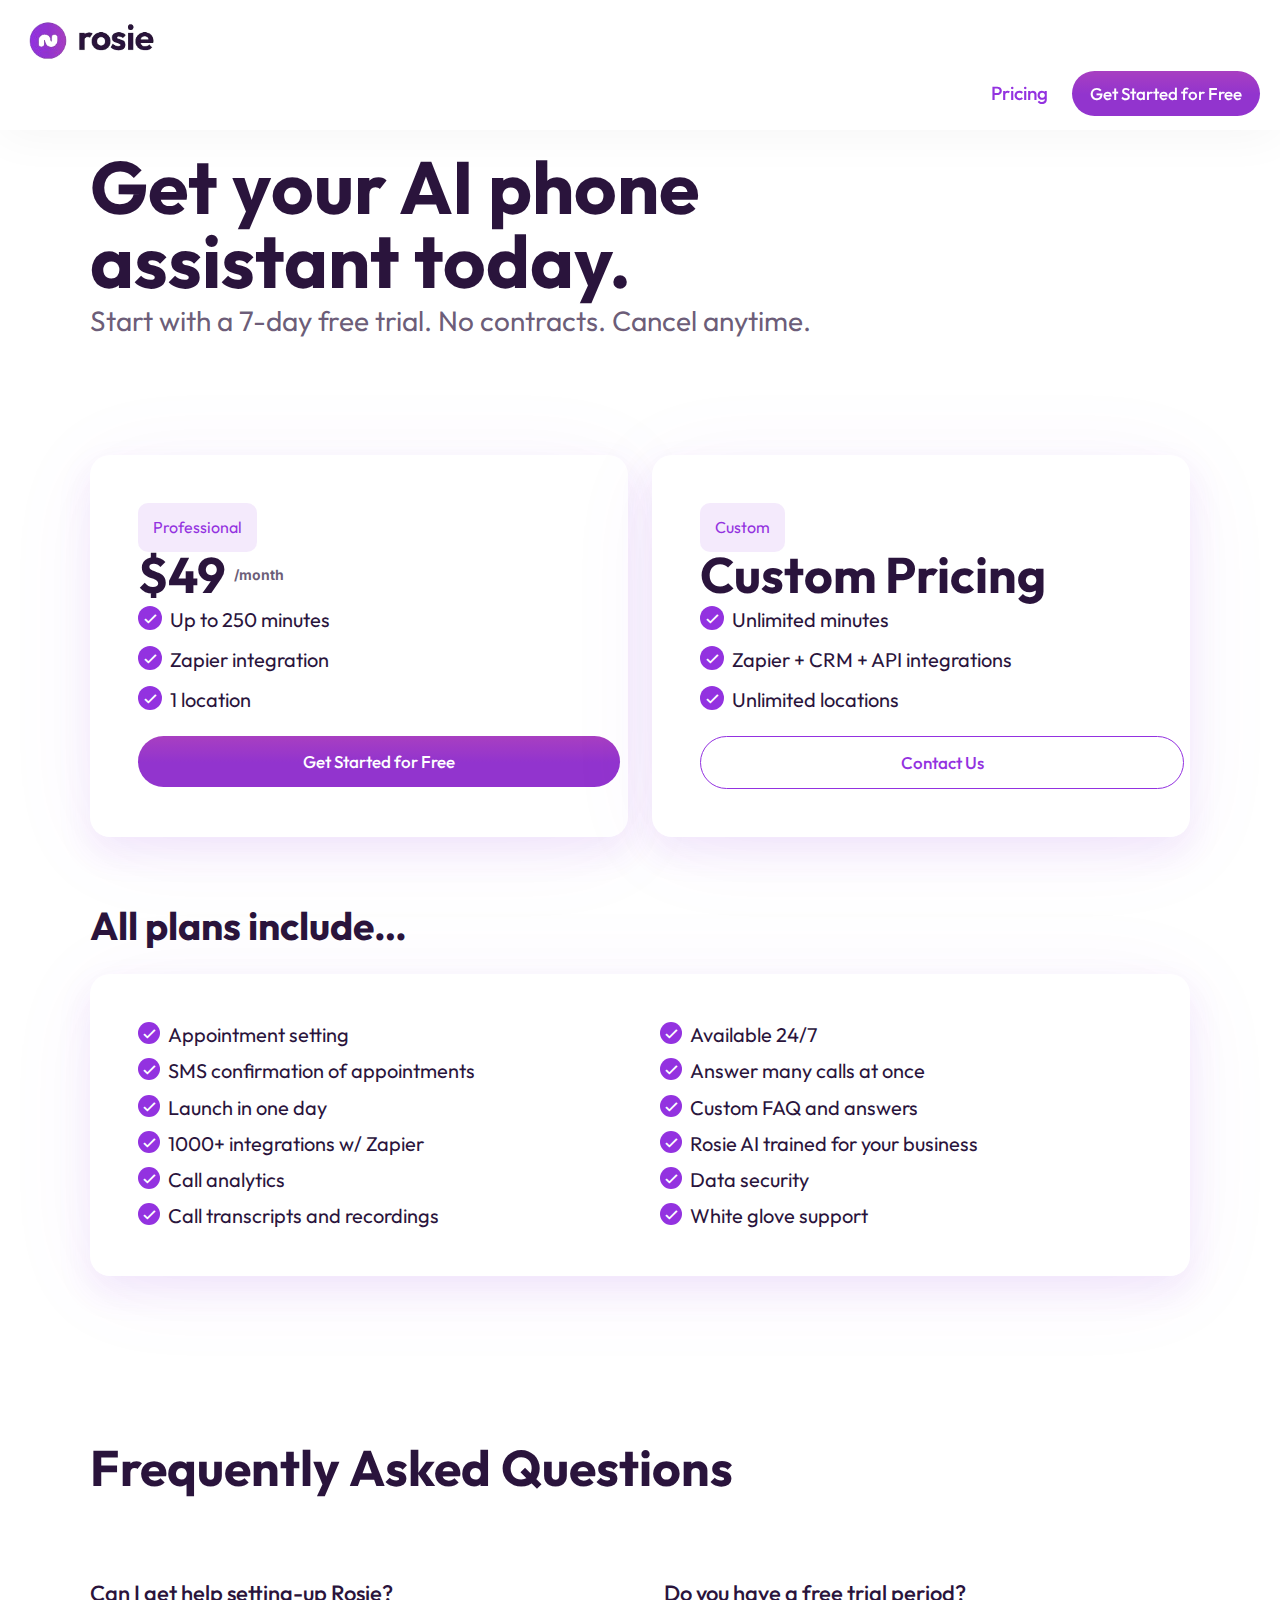
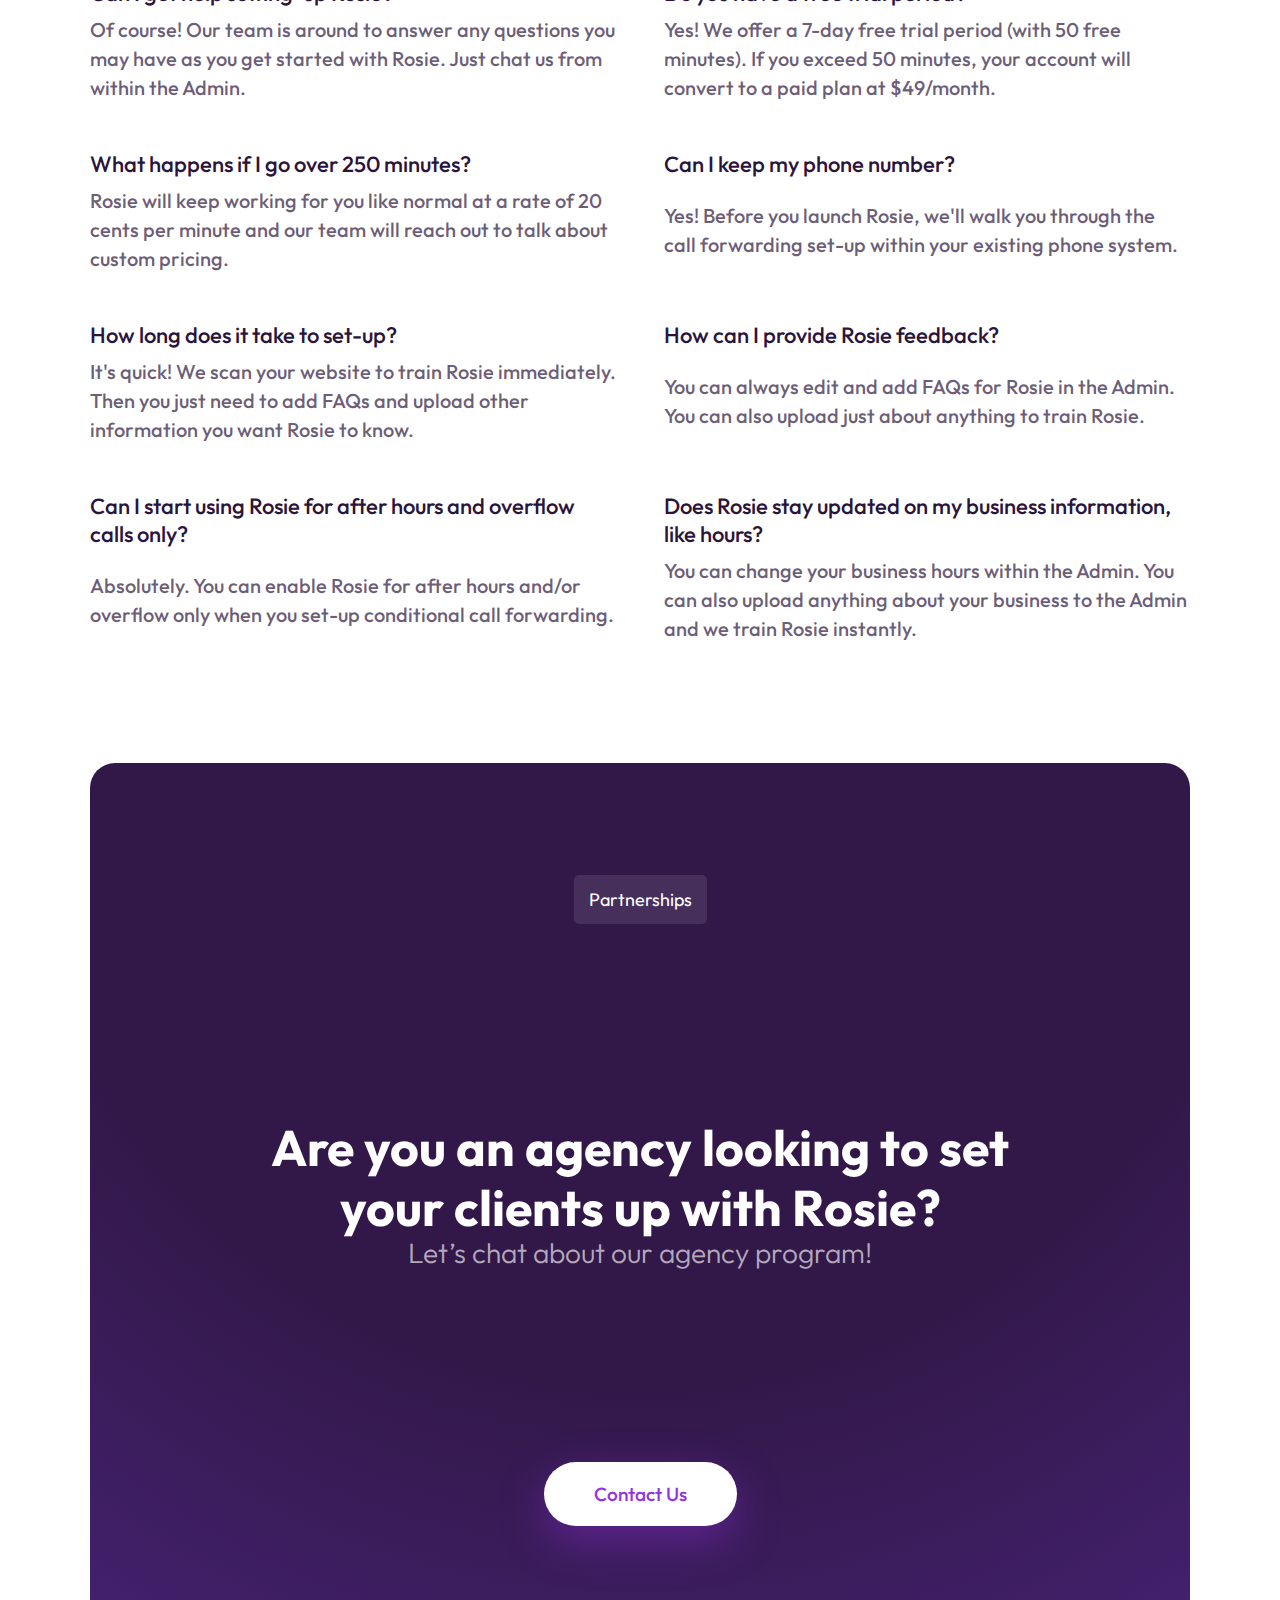
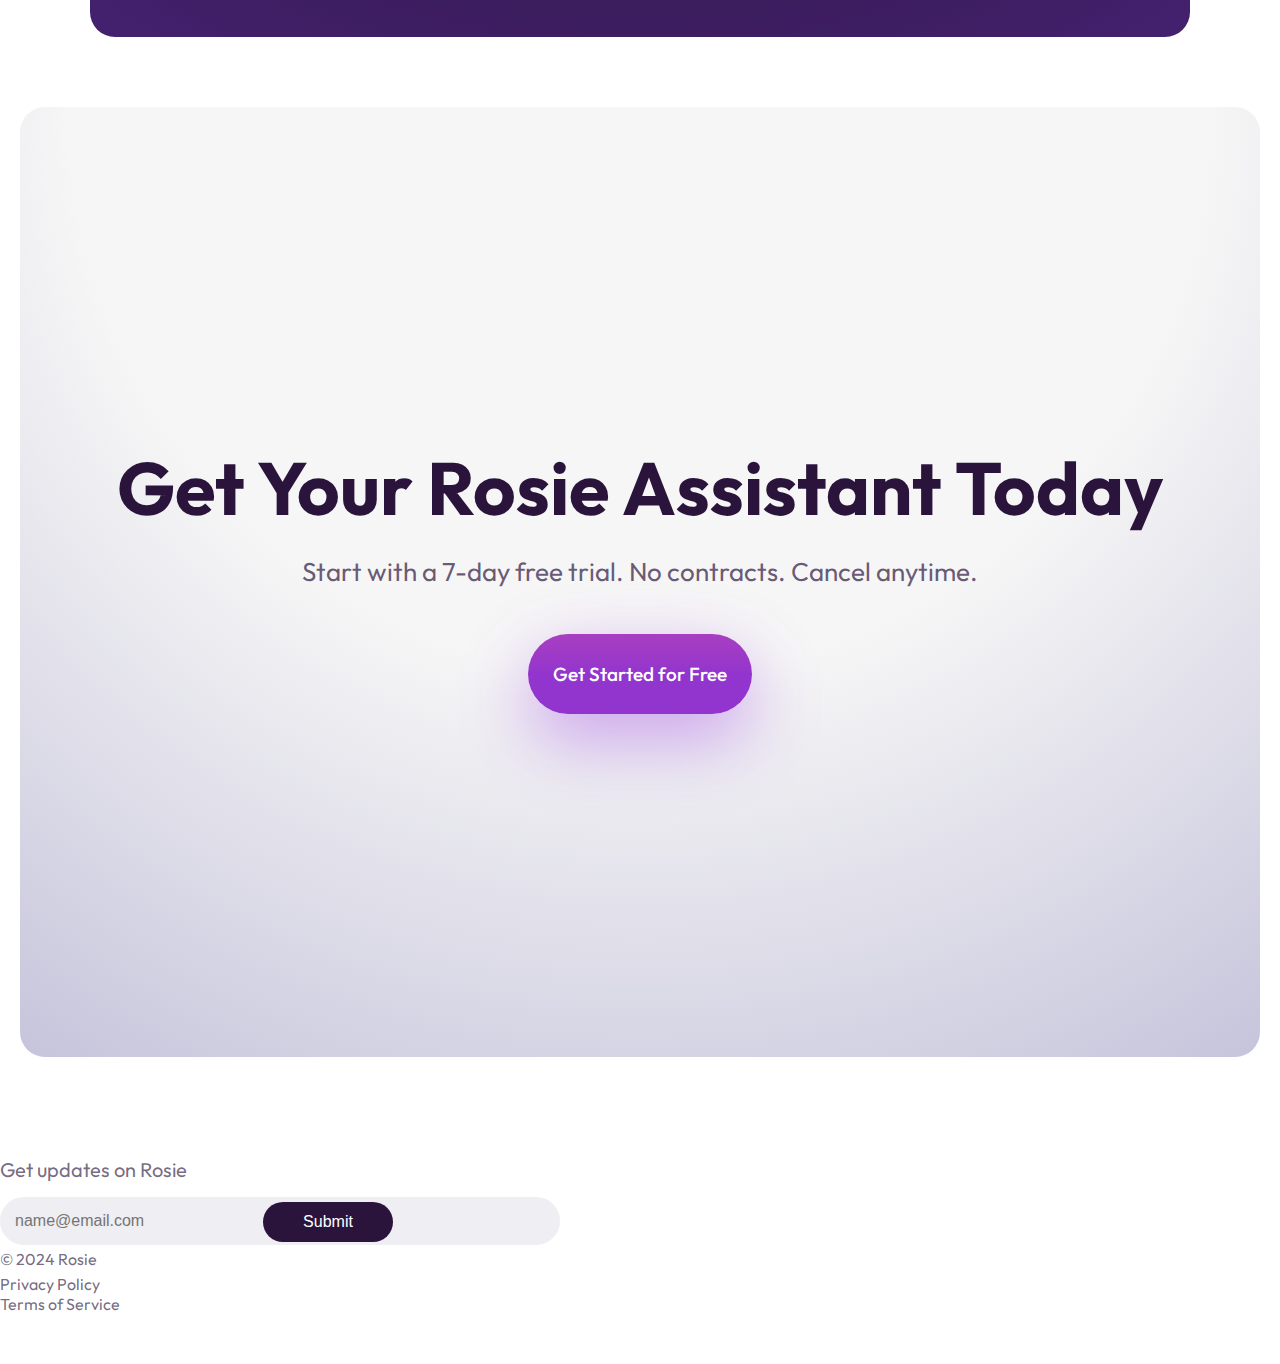
==== commit 9aab2d36: "updated" ====
--- a/pricing.html
+++ b/pricing.html
@@ -82,7 +82,7 @@
      <section class="section plan-section">
          <div class="plan-container">
             <div class="plan-section-title">All plans include…</div>
-         <div class="plan-section-list">
+         <div class="plan-section-list card-shadow">
                <ul>
     <li><i class='bx bx-check'></i> Appointment setting</li>
     <li><i class='bx bx-check'></i> SMS confirmation of appointments</li>
--- a/css/style.css
+++ b/css/style.css
@@ -435,8 +435,8 @@
 .card-shadow{
     /* box-shadow: rgba(146, 50, 224, 0.15) 0px 50px 100px 0px; */
  box-shadow: 
-  rgba(146, 50, 224, 0.05) 0px 10px 100px,   /* Lighter shadow for the top and bottom */
-  rgba(146, 50, 224, 0.1) 0px 15px 35px;   /* Stronger shadow for the sides */
+  rgba(146, 50, 224, 0.05) 0px 10px 100px,  
+  rgba(146, 50, 224, 0.1) 0px 15px 35px;   
  z-index: 50;
 }
 .price-card:hover{
@@ -536,7 +536,7 @@
      padding: 30px;
     background: white;
     border-radius: 20px;
-   box-shadow: rgba(149, 157, 165, 0.15) 0px 40px 100px;
+   /* box-shadow: rgba(149, 157, 165, 0.15) 0px 40px 100px; */
 }
 .plan-section-title{
     font-size: 39px;
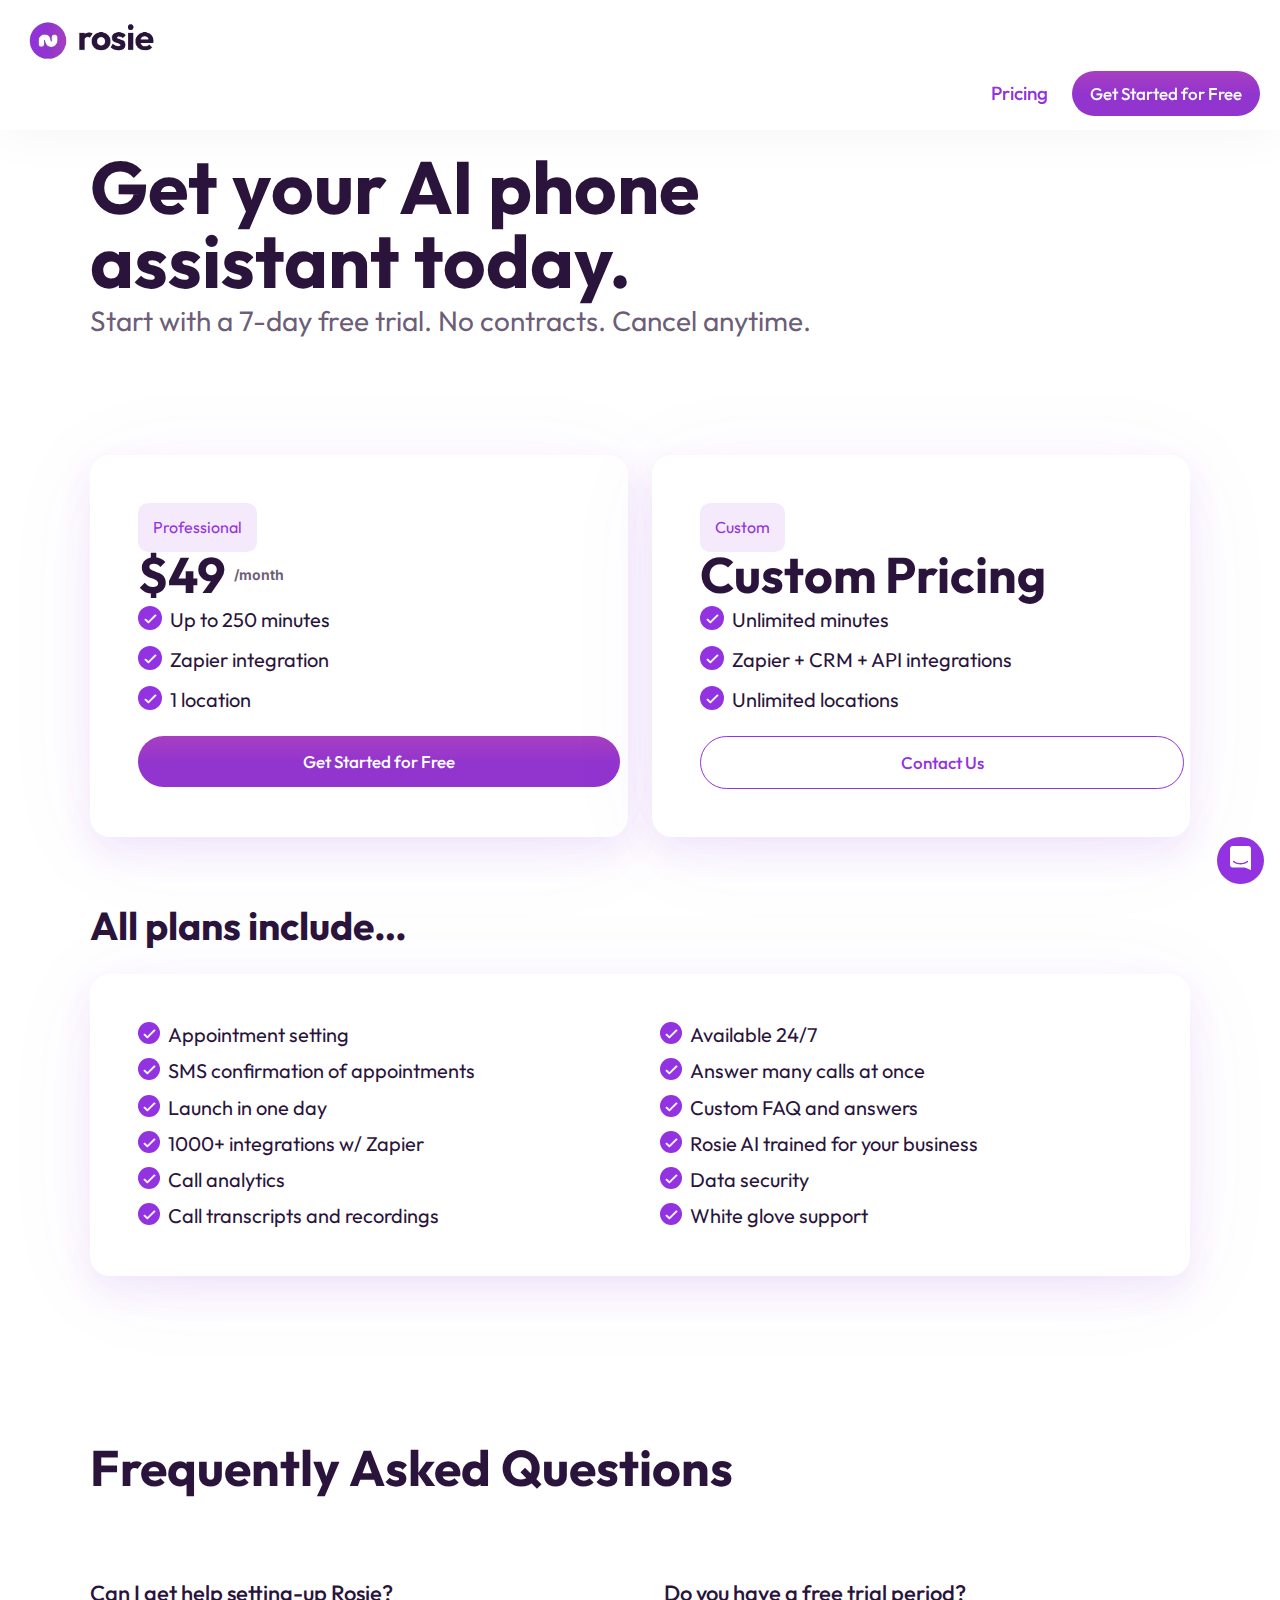
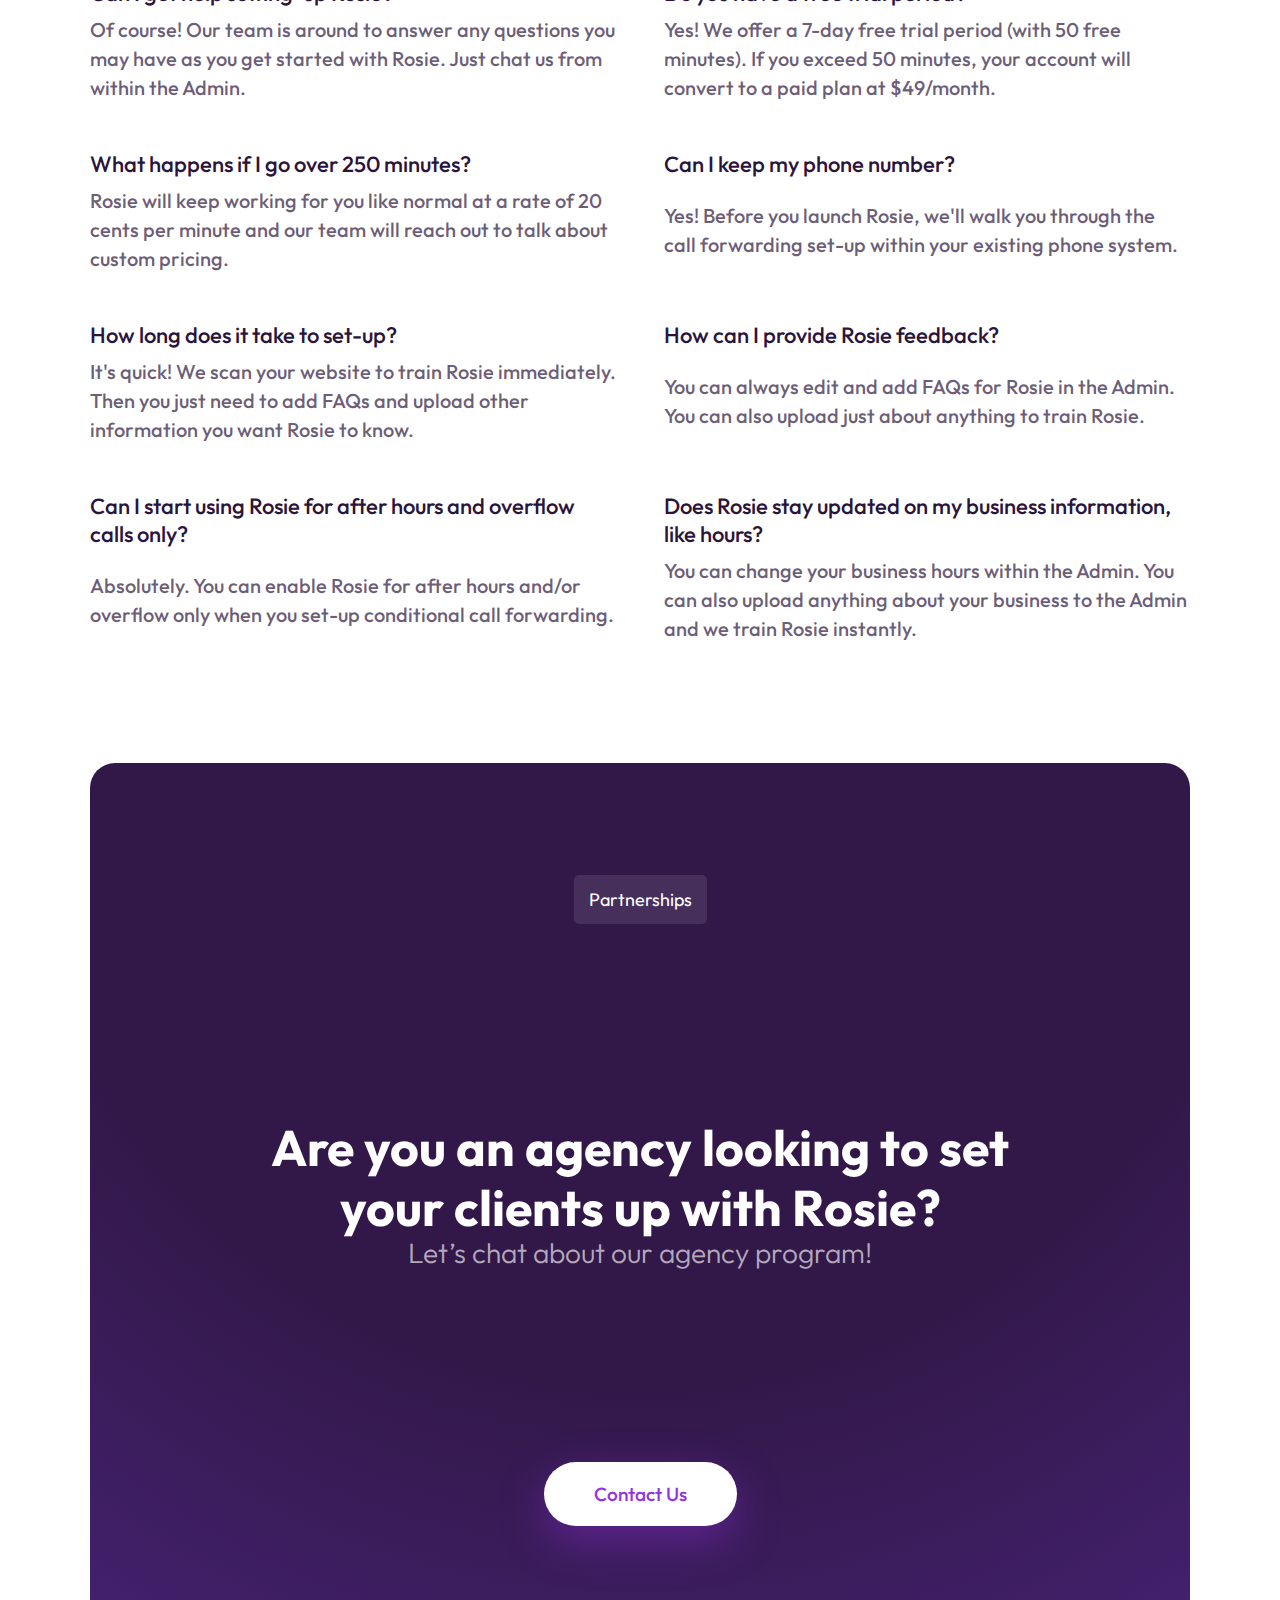
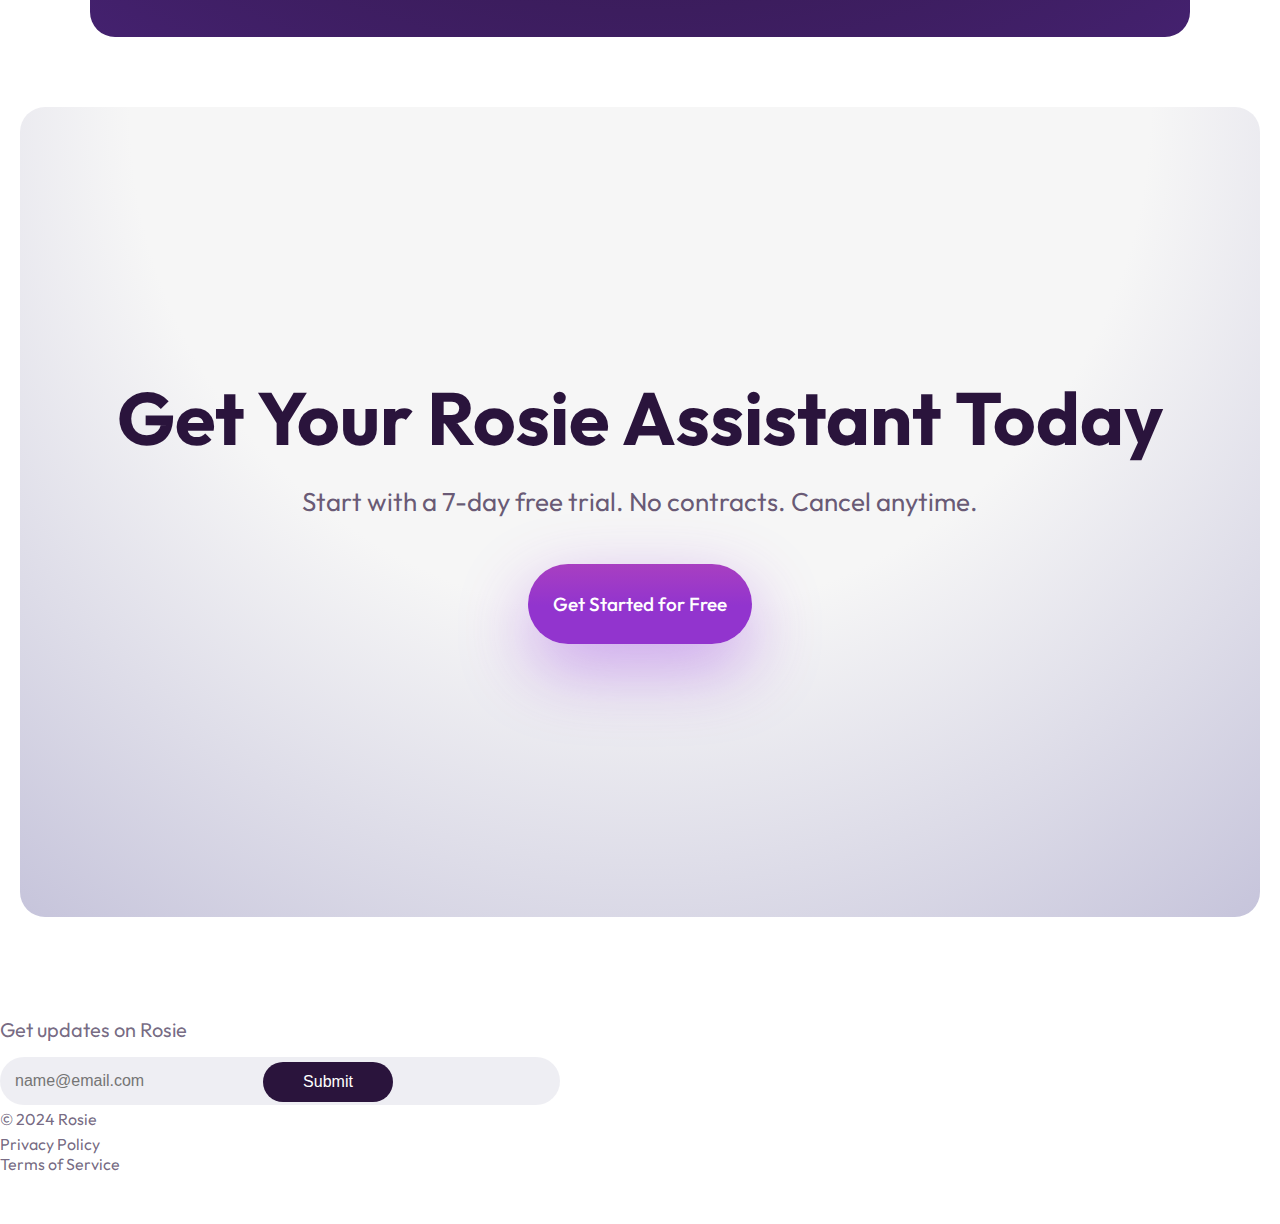
==== commit b10f14ad: "u" ====
--- a/pricing.html
+++ b/pricing.html
@@ -192,6 +192,12 @@
         </div>
     </div>
   </footer>
+
+  <!-- chat icon -->
+   <span class="chat-icon">
+<svg xmlns="http://www.w3.org/2000/svg" viewBox="0 0 28 32"><path d="M28 32s-4.714-1.855-8.527-3.34H3.437C1.54 28.66 0 27.026 0 25.013V3.644C0 1.633 1.54 0 3.437 0h21.125c1.898 0 3.437 1.632 3.437 3.645v18.404H28V32zm-4.139-11.982a.88.88 0 00-1.292-.105c-.03.026-3.015 2.681-8.57 2.681-5.486 0-8.517-2.636-8.571-2.684a.88.88 0 00-1.29.107 1.01 1.01 0 00-.219.708.992.992 0 00.318.664c.142.128 3.537 3.15 9.762 3.15 6.226 0 9.621-3.022 9.763-3.15a.992.992 0 00.317-.664 1.01 1.01 0 00-.218-.707z"></path></svg>
+    
+   </span>
   <script>
     document.addEventListener("DOMContentLoaded", function() {
   const getStartedLink = document.querySelector(".site-btn a");
--- a/css/style.css
+++ b/css/style.css
@@ -390,6 +390,26 @@
 .hero-price-btn{
 padding-inline: 1rem;
 }
+.chat-icon{
+    border-radius: 50%;
+    background: #9332e0;
+    padding: 0.6rem 0.8rem;
+    position: fixed;
+    bottom: 1rem;
+    right: 1rem;
+    z-index: 1000;
+    transition: all .5s ease;
+    cursor: pointer;
+
+}
+.chat-icon:hover{
+    transform: scale(1.1);
+}
+.chat-icon svg{
+    width: 21px;
+    height: 24px;
+    fill: #fff;
+}
 
 
 /*  */
@@ -607,7 +627,7 @@
  align-items: center;
  text-align: center;
  gap: 1rem;
- min-height: 90vh;
+ /* min-height: 90vh; */
  
 }
 
@@ -659,11 +679,11 @@
     background: linear-gradient(to bottom left, #f2f2f5  40%,#c8c8dc );
   
 
-    min-height: 100vh;
+  
     display: grid;
     place-items: center;
     text-align: center;
-    padding: 150px 20px;
+    padding: 80px 20px;
 }
 .calltoaction-section h5{
     font-size: 44px;
@@ -740,6 +760,7 @@
 }
 .partner-container{
  background: radial-gradient(circle at top, #321849 60%,#44216F);
+  min-height: 90vh;
 }
 .partner-heading{
     font-size: 46px;
